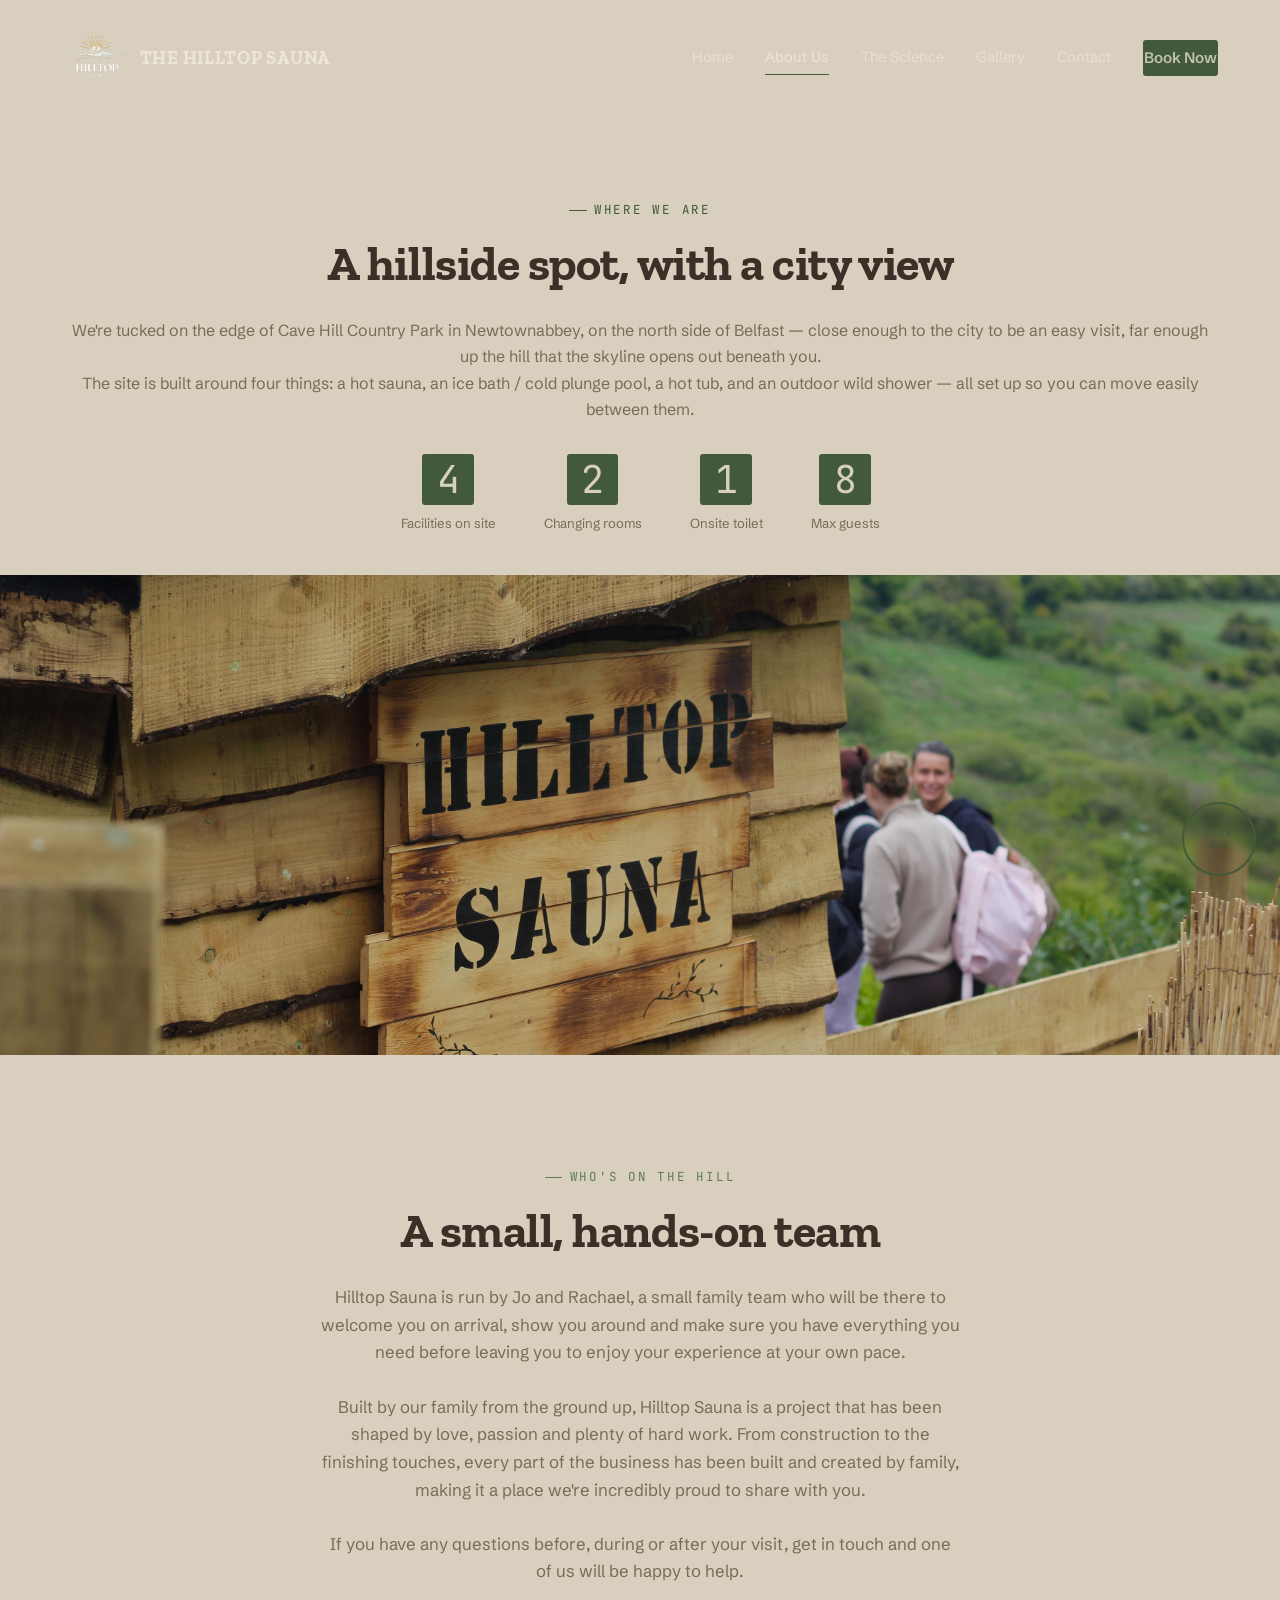
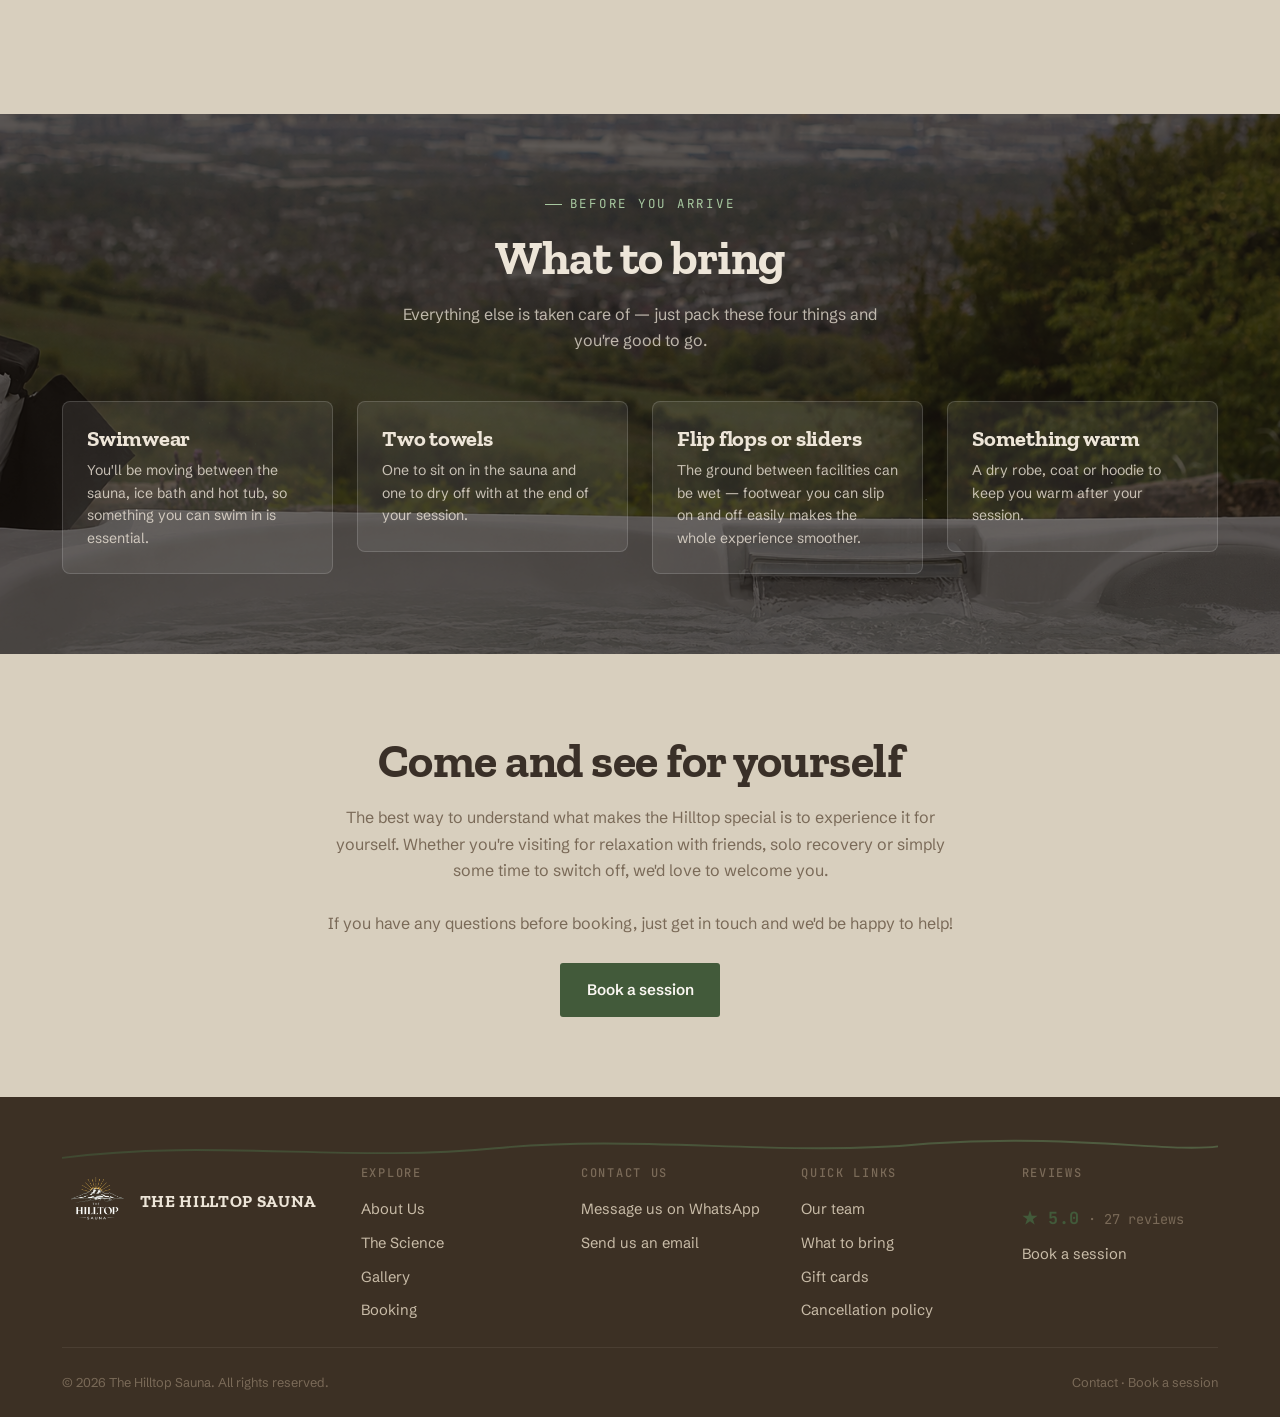
==== about.html @ bcfce5d3 "Add cancellation policy section to booking page and footer link" ====
<!DOCTYPE html>
<html lang="en">
<head>
  <meta charset="UTF-8">
  <meta name="viewport" content="width=device-width, initial-scale=1.0">
  <title>About — The Hilltop Sauna</title>
  <meta name="description" content="The Hilltop Sauna sits on the edge of Cavehill with landscape views over Belfast — a sauna, ice bath, hot tub and outdoor shower built around one simple idea: hot, cold, and the view in between.">
  <link rel="preconnect" href="https://fonts.googleapis.com">
  <link rel="preconnect" href="https://fonts.gstatic.com" crossorigin>
  <link href="https://fonts.googleapis.com/css2?family=Zilla+Slab:wght@500;600;700&family=Schibsted+Grotesk:wght@400;500;600;700&family=JetBrains+Mono:wght@400;500&display=swap" rel="stylesheet">
  <link rel="stylesheet" href="styles.css">
</head>
<body>

  <!-- ============ NAV ============ -->
  <header class="nav">
    <div class="nav__inner">
      <a href="index.html" class="nav__logo">
        <img src="website photos/logo-transparent.png" alt="The Hilltop Sauna" class="nav__logo-img">The Hilltop Sauna
      </a>
      <button class="nav__toggle" aria-label="Toggle menu" aria-expanded="false">
        <svg viewBox="0 0 24 24" fill="none" stroke="currentColor" stroke-width="1.5" stroke-linecap="round"><path d="M4 7h16M4 12h16M4 17h16"/></svg>
      </button>
      <nav class="nav__links">
        <a href="index.html">Home</a>
        <a href="about.html" aria-current="page">About Us</a>
        <a href="services.html">The Science</a>
        <a href="gallery.html">Gallery</a>
        <a href="contact.html">Contact</a>
        <span class="nav__cta"><a href="booking.html" class="btn btn--primary">Book Now</a></span>
      </nav>
    </div>
  </header>

  <main>

    <!-- ============ WHERE WE ARE ============ -->
    <section class="section section--char" style="padding-top: calc(var(--space-6) + 120px);">
      <div class="container">
        <span class="eyebrow" style="display:flex;justify-content:center;">Where we are</span>
        <h2 style="text-align:center;">A hillside spot, with a city view</h2>
        <br>
        <p style="text-align:center;">We're tucked on the edge of Cave Hill Country Park in Newtownabbey, on the north side of Belfast — close enough to the city to be an easy visit, far enough up the hill that the skyline opens out beneath you.</p>
        <p style="text-align:center;">The site is built around four things: a hot sauna, an ice bath / cold plunge pool, a hot tub, and an outdoor wild shower — all set up so you can move easily between them.</p>
        <div class="about-stats" style="justify-content:center;">
          <div class="about-stat" data-target="4" data-suffix="">
            <span class="about-stat__number"><span class="about-stat__count">0</span></span>
            <span class="about-stat__label">Facilities on site</span>
          </div>
          <div class="about-stat about-stat--delay1" data-target="2" data-suffix="">
            <span class="about-stat__number"><span class="about-stat__count">0</span></span>
            <span class="about-stat__label">Changing rooms</span>
          </div>
          <div class="about-stat about-stat--delay2" data-target="1" data-suffix="">
            <span class="about-stat__number"><span class="about-stat__count">0</span></span>
            <span class="about-stat__label">Onsite toilet</span>
          </div>
          <div class="about-stat about-stat--delay2" data-target="8" data-suffix="">
            <span class="about-stat__number"><span class="about-stat__count">0</span></span>
            <span class="about-stat__label">Max guests</span>
          </div>
        </div>
      </div>
      <img src="website photos/photo123.jpeg" alt="The Hilltop Sauna" style="width:100%;height:480px;object-fit:cover;display:block;margin-top:2.5rem;">
    </section>

    <!-- ============ WHO'S ON THE HILL ============ -->
    <section id="our-team" class="section section--char" style="padding-top:var(--space-3);">
      <div class="container">
        <div class="section__head section__head--center">
          <span class="eyebrow eyebrow--glacier">Who's on the hill</span>
          <h2>A small, hands-on team</h2>
          <br>
          <p>Hilltop Sauna is run by Jo and Rachael, a small family team who will be there to welcome you on arrival, show you around and make sure you have everything you need before leaving you to enjoy your experience at your own pace.</p>
          <br>
          <p>Built by our family from the ground up, Hilltop Sauna is a project that has been shaped by love, passion and plenty of hard work. From construction to the finishing touches, every part of the business has been built and created by family, making it a place we're incredibly proud to share with you.</p>
          <br>
          <p>If you have any questions before, during or after your visit, get in touch and one of us will be happy to help.</p>
        </div>
      </div>
    </section>

    <!-- ============ WHAT TO BRING ============ -->
    <section id="what-to-bring" class="bring-section" style="background-image:url('website photos/hottub.png');">
      <div class="container">
        <div class="bring-intro">
          <span class="eyebrow eyebrow--glacier">Before you arrive</span>
          <h2>What to bring</h2>
          <p>Everything else is taken care of — just pack these four things and you're good to go.</p>
        </div>
        <div class="bring-grid">
          <div class="bring-card bring-card--tilt-left" data-slide="left">
            <h3>Swimwear</h3>
            <p>You'll be moving between the sauna, ice bath and hot tub, so something you can swim in is essential.</p>
          </div>
          <div class="bring-card bring-card--tilt-right" data-slide="left">
            <h3>Two towels</h3>
            <p>One to sit on in the sauna and one to dry off with at the end of your session.</p>
          </div>
          <div class="bring-card bring-card--tilt-left" data-slide="right">
            <h3>Flip flops or sliders</h3>
            <p>The ground between facilities can be wet — footwear you can slip on and off easily makes the whole experience smoother.</p>
          </div>
          <div class="bring-card bring-card--tilt-right" data-slide="right">
            <h3>Something warm</h3>
            <p>A dry robe, coat or hoodie to keep you warm after your session.</p>
          </div>
        </div>
      </div>
    </section>

  </main>

  <!-- ============ CTA ============ -->
  <section class="section section--char" style="text-align:center;">
    <div class="container">
      <h2>Come and see for yourself</h2>
      <p style="margin-top:var(--space-2);text-align:center;margin-left:auto;margin-right:auto;max-width:640px;">The best way to understand what makes the Hilltop special is to experience it for yourself. Whether you're visiting for relaxation with friends, solo recovery or simply some time to switch off, we'd love to welcome you.</p>
      <br>
      <p style="text-align:center;margin-left:auto;margin-right:auto;max-width:640px;">If you have any questions before booking, just get in touch and we'd be happy to help!</p>
      <br>
      <a href="booking.html" class="btn btn--primary">Book a session</a>
    </div>
  </section>

  <!-- ============ FOOTER ============ -->
  <footer class="footer">
    <div class="container">

      <div class="ridge-divider">
        <svg viewBox="0 0 1200 40" preserveAspectRatio="none" aria-hidden="true">
          <defs>
            <linearGradient id="footerRidge" x1="0" y1="0" x2="1" y2="0">
              <stop offset="0" stop-color="#425A3A"/>
              <stop offset="1" stop-color="#5F7D55"/>
            </linearGradient>
          </defs>
          <path d="M0,30 C150,10 300,35 450,20 C600,5 750,30 900,15 C1050,5 1150,25 1200,18" fill="none" stroke="url(#footerRidge)" stroke-width="2" opacity="0.6"/>
        </svg>
      </div>

      <div class="footer__grid">
        <div>
          <div class="footer__brand">
            <img src="website photos/logo-transparent.png" alt="" class="nav__logo-img" aria-hidden="true">
            The Hilltop Sauna
          </div>
          
        </div>

        <div>
          <h4>Explore</h4>
          <div class="footer__links">
            <a href="about.html">About Us</a>
            <a href="services.html">The Science</a>
            <a href="gallery.html">Gallery</a>
            <a href="booking.html">Booking</a>
          </div>
        </div>

        <div>
          <h4>Contact us</h4>
          <div class="footer__links">
            
            <a href="https://wa.me/447923158869">Message us on WhatsApp</a>
            <a href="contact.html#message">Send us an email</a>
          </div>
        </div>

        <div>
          <h4>Quick links</h4>
          <div class="footer__links">
            <a href="about.html#our-team">Our team</a>
            <a href="about.html#what-to-bring">What to bring</a>
            <a href="https://app.acuityscheduling.com/catalog.php?owner=39554985" target="_blank" rel="noopener">Gift cards</a>
            <a href="booking.html#cancellation-policy">Cancellation policy</a>
          </div>
        </div>

        <div>
          <h4>Reviews</h4>
          <div class="footer__links">
            <span class="rating-badge"><strong>★ 5.0</strong> · 27 reviews</span>
            
            <a href="booking.html">Book a session</a>
          </div>
        </div>
      </div>

      <div class="footer__bottom">
        <span>© 2026 The Hilltop Sauna. All rights reserved.</span>
        <span><a href="contact.html">Contact</a> · <a href="booking.html">Book a session</a></span>
      </div>
    </div>
  </footer>

  <script src="script.js"></script>
  <a href="booking.html" class="float-book" aria-label="Book now">Book<br>Now</a>
</body>
</html>
---- styles.css ----
/* ===================================================================
   THE HILLTOP SAUNA — Design System
   Rustic Nordic: charred cedar, birch, ember & glacier.
   Signature device: the "ridge line" — an elevation profile that
   carries the site's hot-to-cold ritual from sauna peak to plunge pool.
   =================================================================== */

:root {
  /* ---- Color tokens ---- */
  --char: #D8CFBE;        /* stone — primary background */
  --char-2: #D0C7B6;       /* stone darker — secondary background */
  --cedar: #C8BEA8;        /* stone tile surface */
  --cedar-light: #B8AD98;  /* stone border / hover */
  --birch: #3A3028;        /* dark warm brown — primary text */
  --birch-dim: #7A6A58;    /* medium brown — secondary text */
  --ember: #425A3A;        /* earthy olive green — main accent */
  --ember-dim: #596644;    /* olive hover/active */
  --glacier: #5F7D55;      /* sage green — secondary accent */
  --glacier-dim: #7A8464;  /* sage hover/active */
  --moss: #A09070;         /* warm earth/tan — tertiary accent */
  --ink: #2C2018;          /* darkest brown — emphasis text */

  /* ---- Type ---- */
  --font-display: 'Zilla Slab', Georgia, serif;
  --font-body: 'Schibsted Grotesk', -apple-system, sans-serif;
  --font-mono: 'JetBrains Mono', monospace;

  /* ---- Spacing scale ---- */
  --space-1: 0.5rem;
  --space-2: 1rem;
  --space-3: 1.5rem;
  --space-4: 2rem;
  --space-5: 3rem;
  --space-6: 5rem;
  --space-7: 8rem;

  /* ---- Layout ---- */
  --max-width: 1220px;
  --radius: 3px;
  --radius-lg: 6px;
}

/* ---- Reset ---- */
* { margin: 0; padding: 0; box-sizing: border-box; }

html { scroll-behavior: smooth; }

@media (prefers-reduced-motion: reduce) {
  html { scroll-behavior: auto; }
  *, *::before, *::after {
    animation-duration: 0.01ms !important;
    animation-iteration-count: 1 !important;
    transition-duration: 0.01ms !important;
  }
}

body {
  font-family: var(--font-body);
  background: var(--char);
  color: var(--birch);
  line-height: 1.65;
  -webkit-font-smoothing: antialiased;
  font-size: 16px;
}

img, svg { max-width: 100%; display: block; }

a { color: inherit; text-decoration: none; }

ul { list-style: none; }

button { font-family: inherit; cursor: pointer; color: inherit; }

input, textarea, select { font-family: inherit; font-size: 1rem; }

:focus-visible {
  outline: 2px solid var(--ember);
  outline-offset: 3px;
}

h1, h2, h3, h4 {
  font-family: var(--font-display);
  font-weight: 700;
  line-height: 1.12;
  letter-spacing: -0.01em;
  color: var(--birch);
}

.section--light h1, .section--light h2, .section--light h3, .section--light h4 { color: var(--ink); }

h1 { font-size: clamp(2.6rem, 6vw, 4.6rem); }
h2 { font-size: clamp(2rem, 4vw, 3rem); }
h3 { font-size: clamp(1.25rem, 2.2vw, 1.6rem); }
h4 { font-size: 1.1rem; }

p { color: var(--birch-dim); }
.section--light p { color: #6B5E4F; }

.eyebrow {
  font-family: var(--font-mono);
  font-size: 0.78rem;
  letter-spacing: 0.22em;
  text-transform: uppercase;
  color: var(--ember);
  display: inline-flex;
  align-items: center;
  gap: 0.6em;
  margin-bottom: var(--space-2);
}

.eyebrow::before {
  content: '';
  display: inline-block;
  width: 1.4em;
  height: 1px;
  background: var(--ember);
}

.eyebrow--glacier { color: var(--glacier); }
.eyebrow--glacier::before { background: var(--glacier); }

/* ===================================================================
   LAYOUT
   =================================================================== */

.container {
  max-width: var(--max-width);
  margin: 0 auto;
  padding: 0 var(--space-4);
}

@media (max-width: 640px) {
  .container { padding: 0 var(--space-3); }
}

.section {
  padding: var(--space-6) 0;
}

@media (max-width: 768px) {
  .section { padding: var(--space-5) 0; }
}

.section--char { background: var(--char); }
.section--char-2 { background: var(--char-2); }
.section--cedar { background: var(--cedar); }
.section--light { background: #FAF7F2; color: var(--ink); }

.section__head {
  max-width: 640px;
  margin-bottom: var(--space-5);
}

.section__head--center {
  margin-left: auto;
  margin-right: auto;
  text-align: center;
}

.section__head p {
  font-size: 1.05rem;
}

/* ===================================================================
   NAVIGATION
   =================================================================== */

.nav {
  position: fixed;
  top: 0;
  left: 0;
  right: 0;
  z-index: 100;
  background: transparent;
  border-bottom: none;
  transition: background 0.3s ease;
}

.nav--scrolled,
.nav--menu-open {
  background: #425A3A;
}

.nav__inner {
  display: flex;
  align-items: center;
  justify-content: space-between;
  padding: var(--space-3) 0;
  max-width: var(--max-width);
  margin: 0 auto;
  padding-left: var(--space-4);
  padding-right: var(--space-4);
}

@media (max-width: 640px) {
  .nav__inner { padding-left: var(--space-3); padding-right: var(--space-3); }
}

.nav__logo {
  font-family: var(--font-display);
  font-weight: 700;
  font-size: 1.15rem;
  letter-spacing: 0.04em;
  text-transform: uppercase;
  display: flex;
  align-items: center;
  gap: 0.6rem;
  color: #EDE5D8;
}

.nav__logo svg { width: 28px; height: 28px; flex-shrink: 0; }

.nav__logo-img {
  height: 68px;
  width: auto;
  object-fit: contain;
  display: block;
}

.nav__links {
  display: flex;
  align-items: center;
  gap: var(--space-4);
  font-size: 0.92rem;
}

.nav__links a {
  color: rgba(237,229,216,0.75);
  transition: color 0.2s ease;
  padding: 0.25rem 0;
  border-bottom: 1px solid transparent;
}

.nav__links a:hover,
.nav__links a[aria-current="page"] {
  color: #EDE5D8;
  border-bottom-color: var(--ember);
}

.nav__cta {
  display: inline-flex;
}

.nav__toggle {
  display: none;
  background: none;
  border: 1px solid var(--cedar-light);
  border-radius: var(--radius);
  color: var(--birch);
  width: 42px;
  height: 38px;
  align-items: center;
  justify-content: center;
}

.nav__toggle svg { width: 20px; height: 20px; }

@media (max-width: 860px) {
  .nav__links {
    position: absolute;
    top: 100%;
    left: 0;
    right: 0;
    background: #425A3A;
    flex-direction: column;
    align-items: stretch;
    gap: 0;
    padding: var(--space-2) var(--space-3) var(--space-3);
    border-bottom: 1px solid rgba(237, 229, 216, 0.12);
    transform: translateY(-8px);
    opacity: 0;
    visibility: hidden;
    transition: opacity 0.2s ease, transform 0.2s ease, visibility 0.2s;
  }

  .nav__links.is-open {
    transform: translateY(0);
    opacity: 1;
    visibility: visible;
  }

  .nav__links a {
    padding: var(--space-2) 0;
    border-bottom: 1px solid rgba(237, 229, 216, 0.06);
  }

  .nav__links .nav__cta { margin-top: var(--space-2); padding: 0 var(--space-2) var(--space-2); }
  .nav__links .btn { width: 100%; justify-content: center; background: #EDE5D8; color: #2B241D; font-size: 1rem; padding: 0.9rem; }
  .nav__links .btn:hover { background: #D8CFBE; }

  .nav__toggle { display: flex; }
}

/* ===================================================================
   BUTTONS
   =================================================================== */

.btn {
  display: inline-flex;
  align-items: center;
  gap: 0.5rem;
  font-family: var(--font-body);
  font-weight: 600;
  font-size: 0.95rem;
  padding: 0.85rem 1.6rem;
  border-radius: var(--radius);
  border: 1px solid transparent;
  transition: background 0.2s ease, color 0.2s ease, border-color 0.2s ease, transform 0.15s ease;
  white-space: nowrap;
}

.btn:active { transform: translateY(1px); }

.btn--primary {
  background: var(--ember);
  color: #FAF7F2;
}
.btn--primary:hover { background: var(--ember-dim); }

.btn--ghost {
  border-color: var(--birch-dim);
  color: var(--birch);
}
.btn--ghost:hover { border-color: var(--birch); background: rgba(58,48,40,0.06); }

.btn--ghost-dark {
  border-color: var(--cedar-light);
  color: var(--ink);
}
.btn--ghost-dark:hover { border-color: var(--ink); background: rgba(43,36,29,0.05); }

.btn--ghost-light {
  border-color: rgba(237,229,216,0.6);
  color: #EDE5D8;
}
.btn--ghost-light:hover { border-color: #EDE5D8; background: rgba(237,229,216,0.1); }

.btn--glacier {
  background: var(--glacier);
  color: #FAF7F2;
}
.btn--glacier:hover { background: var(--glacier-dim); }

.btn--block { width: 100%; justify-content: center; }

/* ===================================================================
   RIDGE LINE — signature graphic device
   =================================================================== */

.ridge {
  display: block;
  width: 100%;
  height: auto;
}

.ridge-divider {
  position: relative;
  line-height: 0;
}

.ridge-divider svg { width: 100%; height: auto; display: block; }

/* ===================================================================
   PAGE HERO (non-home pages)
   =================================================================== */

.page-hero {
  padding: var(--space-6) 0 var(--space-3);
  padding-top: calc(var(--space-6) + 120px);
  background: var(--char);
  position: relative;
}

.page-hero__title { margin-bottom: var(--space-2); }

.page-hero p {
  max-width: 560px;
  font-size: 1.1rem;
}

/* ===================================================================
   HOME HERO
   =================================================================== */

.hero {
  position: relative;
  overflow: hidden;
}

.hero--photo {
  min-height: 100vh;
  display: flex;
  align-items: center;
  justify-content: center;
  background: #2C2018;
}

.hero__bg {
  position: absolute;
  inset: 0;
  background-size: cover;
  background-position: center;
  background-repeat: no-repeat;
}

.hero__overlay {
  position: absolute;
  inset: 0;
  background: linear-gradient(to bottom, rgba(20,14,8,0.42) 0%, rgba(20,14,8,0.68) 100%);
}

.hero__center {
  position: relative;
  z-index: 1;
  text-align: center;
  display: flex;
  flex-direction: column;
  align-items: center;
  padding: var(--space-7) 0;
  padding-top: calc(var(--space-7) + 120px);
}

.hero__logo {
  width: 180px;
  height: auto;
  object-fit: contain;
  margin-bottom: var(--space-3);
}

.hero__tagline {
  font-family: var(--font-mono);
  font-size: 0.78rem;
  letter-spacing: 0.22em;
  text-transform: uppercase;
  color: rgba(237,229,216,0.75);
  margin-bottom: var(--space-3);
  display: block;
}

.hero--photo .hero__title {
  color: #EDE5D8;
  max-width: 820px;
}

.hero--photo .hero__lede {
  color: rgba(237,229,216,0.82);
  max-width: 520px;
  font-size: 1.1rem;
  margin: var(--space-3) 0 var(--space-4);
}

.hero__inner {
  padding: var(--space-6) 0 0;
  display: grid;
  gap: var(--space-4);
}

.hero__eyebrow-row {
  display: flex;
  align-items: center;
  gap: var(--space-3);
  flex-wrap: wrap;
  margin-bottom: var(--space-3);
}

.hero__title {
  max-width: 820px;
}

.hero__title .accent { color: var(--ember); }
.hero__title .accent--glacier { color: var(--glacier); }

.hero__lede {
  max-width: 540px;
  font-size: 1.15rem;
  margin: var(--space-3) 0 var(--space-4);
}

.hero__actions {
  display: flex;
  gap: var(--space-2);
  flex-wrap: wrap;
  justify-content: center;
  margin-bottom: var(--space-6);
}

.hero__ridge-wrap {
  position: relative;
}

.hero__readout {
  position: absolute;
  font-family: var(--font-mono);
  font-size: 0.85rem;
  display: flex;
  flex-direction: column;
  gap: 0.2rem;
  padding: 0.6rem 0.9rem;
  border: 1px solid rgba(237,229,216,0.18);
  border-radius: var(--radius);
  background: rgba(27,24,21,0.6);
  backdrop-filter: blur(4px);
}

.hero__readout--peak {
  left: 6%;
  top: 4%;
  border-color: rgba(217,113,74,0.45);
}

.hero__readout--base {
  right: 6%;
  bottom: 22%;
  border-color: rgba(143,180,192,0.45);
  text-align: right;
}

/* Steam wisps drifting above the peak marker */
@keyframes steam-drift {
  0%, 100% { transform: translateY(0) scaleY(1); opacity: 0.45; }
  50% { transform: translateY(-6px) scaleY(1.08); opacity: 0.12; }
}

.steam {
  animation: steam-drift 4s ease-in-out infinite;
  transform-origin: bottom center;
}

.steam--2 { animation-delay: 1.3s; }
.steam--3 { animation-delay: 2.6s; }

.hero__readout .label {
  text-transform: uppercase;
  letter-spacing: 0.12em;
  font-size: 0.68rem;
  color: var(--birch-dim);
}

.hero__readout--peak .value { color: var(--ember); font-size: 1.3rem; }
.hero__readout--base .value { color: var(--glacier); font-size: 1.3rem; }

@media (max-width: 640px) {
  .hero__readout { font-size: 0.72rem; padding: 0.45rem 0.65rem; }
  .hero__readout--peak .value, .hero__readout--base .value { font-size: 1.05rem; }
}

/* ===================================================================
   THE RITUAL — three-step timeline along the ridge
   =================================================================== */

/* ===================================================================
   SESSIONS — dark two-card layout
   =================================================================== */

.sessions-dark {
  background: var(--char);
  padding: 3rem 0;
}

.sessions-dark__head {
  max-width: 580px;
  margin: 0 auto 2rem;
  text-align: center;
}

.sessions-dark__head h2 {
  color: var(--birch);
  margin-bottom: var(--space-2);
}

.sessions-dark__head p {
  color: var(--birch-dim);
  font-size: 1.05rem;
}

.eyebrow--ember { color: var(--ember); }
.eyebrow--ember::before { background: var(--ember); }

.sessions-grid {
  display: grid;
  grid-template-columns: 1fr 1fr;
  gap: var(--space-3);
  max-width: 900px;
  margin: 0 auto;
}

.sessions-grid--three {
  grid-template-columns: repeat(3, 1fr);
  max-width: 1100px;
}

.session-card {
  background: var(--char-2);
  border: 1.5px solid var(--ember);
  border-radius: 8px;
  padding: var(--space-5);
  display: flex;
  flex-direction: column;
  gap: var(--space-3);
  opacity: 0;
  transform: translateY(24px);
  transition: opacity 0.7s ease, transform 0.7s ease;
}

.session-card.is-visible {
  opacity: 1;
  transform: translateY(0);
}

.session-card--featured {
  transition-delay: 0.15s;
}

.session-card .btn {
  padding: 0.5rem 1.4rem;
  align-self: center;
  margin-top: auto;
}

.session-card__type {
  font-family: var(--font-mono);
  font-size: 0.72rem;
  font-weight: 700;
  letter-spacing: 0.18em;
  text-transform: uppercase;
  color: var(--ember);
}

.session-card h3 {
  font-size: clamp(1.6rem, 2.8vw, 2.1rem);
  color: var(--birch);
  line-height: 1.1;
  margin: 0;
}

.session-card p {
  color: var(--birch-dim);
  font-size: 0.97rem;
  line-height: 1.75;
  margin: 0;
}

.session-card__list {
  list-style: none;
  display: flex;
  flex-direction: column;
  gap: 0.5rem;
  flex: 1;
}

.session-card__list li {
  font-size: 0.92rem;
  color: var(--birch-dim);
  padding-left: 1.2em;
  position: relative;
}

.session-card__list li::before {
  content: '—';
  position: absolute;
  left: 0;
  color: var(--ember);
}

.btn--outline-light {
  display: inline-flex;
  align-items: center;
  justify-content: center;
  font-family: var(--font-body);
  font-weight: 600;
  font-size: 0.95rem;
  padding: 0.85rem 1.6rem;
  border: 1px solid rgba(237, 229, 216, 0.3);
  border-radius: var(--radius);
  color: #EDE5D8;
  transition: border-color 0.2s, background 0.2s;
  text-align: center;
}

.btn--outline-light:hover {
  border-color: #EDE5D8;
  background: rgba(237, 229, 216, 0.06);
}

@media (max-width: 860px) {
  .sessions-grid--three { grid-template-columns: 1fr 1fr; }
}

@media (max-width: 560px) {
  .sessions-grid, .sessions-grid--three { grid-template-columns: 1fr; }
}

/* ===================================================================
   CARDS — services / offerings
   =================================================================== */

.cards-grid {
  display: grid;
  grid-template-columns: repeat(3, 1fr);
  gap: var(--space-3);
}

@media (max-width: 900px) {
  .cards-grid { grid-template-columns: repeat(2, 1fr); }
}

@media (max-width: 640px) {
  .cards-grid { grid-template-columns: 1fr; }
}

.card {
  background: var(--char);
  border: 1px solid var(--cedar-light);
  border-radius: var(--radius-lg);
  padding: var(--space-4);
  display: flex;
  flex-direction: column;
  gap: var(--space-2);
  transition: transform 0.25s ease, border-color 0.25s ease;
}

.card:hover {
  transform: translateY(-4px);
  border-color: var(--ember);
}

.card__icon {
  width: 2.4rem;
  height: 2.4rem;
  color: var(--ember);
  margin-bottom: var(--space-1);
}

.card__icon--glacier { color: var(--glacier); }

.card h3 { margin-bottom: 0; }

.card p { font-size: 0.95rem; margin-bottom: var(--space-1); }

.card__link {
  font-family: var(--font-mono);
  font-size: 0.8rem;
  letter-spacing: 0.08em;
  text-transform: uppercase;
  color: var(--birch);
  margin-top: auto;
  display: inline-flex;
  align-items: center;
  gap: 0.4rem;
}

.card__link svg { width: 14px; height: 14px; }

/* ===================================================================
   PRICING
   =================================================================== */

.pricing-grid {
  display: grid;
  grid-template-columns: repeat(3, 1fr);
  gap: var(--space-3);
  align-items: stretch;
}

@media (max-width: 900px) {
  .pricing-grid { grid-template-columns: 1fr; max-width: 480px; margin: 0 auto; }
}

.pricing-card {
  background: var(--char-2);
  border: 1px solid var(--cedar-light);
  border-radius: var(--radius-lg);
  padding: var(--space-4);
  display: flex;
  flex-direction: column;
  gap: var(--space-2);
}

.pricing-card--featured {
  border-color: var(--ember);
  background: linear-gradient(165deg, var(--cedar) 0%, var(--char-2) 100%);
  position: relative;
}

.pricing-card--featured::after {
  content: 'MOST BOOKED';
  position: absolute;
  top: var(--space-3);
  right: var(--space-3);
  font-family: var(--font-mono);
  font-size: 0.65rem;
  letter-spacing: 0.14em;
  color: var(--ember);
  border: 1px solid var(--ember);
  padding: 0.25rem 0.5rem;
  border-radius: var(--radius);
}

.pricing-card__name { font-size: 1.05rem; }

.pricing-card__price {
  font-family: var(--font-mono);
  font-size: 2.2rem;
  color: var(--birch);
  display: flex;
  align-items: baseline;
  gap: 0.4rem;
}

.pricing-card__price span {
  font-size: 0.9rem;
  color: var(--birch-dim);
  font-family: var(--font-body);
}

.pricing-card__desc { font-size: 0.92rem; flex-grow: 1; }

.pricing-card ul {
  display: flex;
  flex-direction: column;
  gap: 0.5rem;
  font-size: 0.9rem;
  color: var(--birch-dim);
  margin: var(--space-1) 0;
}

.pricing-card ul li {
  display: flex;
  gap: 0.6rem;
  align-items: flex-start;
}

.pricing-card ul li svg {
  width: 16px;
  height: 16px;
  flex-shrink: 0;
  margin-top: 0.2rem;
  color: var(--ember);
}

.pricing-card--featured ul li svg,
.pricing-card--cold ul li svg { color: var(--glacier); }

.pricing-note {
  margin-top: var(--space-4);
  font-size: 0.9rem;
  color: var(--birch-dim);
  text-align: center;
}

/* Generic check list (services page feature lists) */
.check-list {
  display: flex;
  flex-direction: column;
  gap: 0.6rem;
  font-size: 0.95rem;
  margin: var(--space-2) 0;
}

.check-list li {
  display: flex;
  gap: 0.6rem;
  align-items: flex-start;
}

.check-list li svg {
  width: 18px;
  height: 18px;
  flex-shrink: 0;
  margin-top: 0.15rem;
  color: var(--ember);
}

.check-list--glacier li svg { color: var(--glacier); }

/* ===================================================================
   TESTIMONIALS
   =================================================================== */

.rating-badge {
  display: inline-flex;
  align-items: baseline;
  gap: 0.5rem;
  font-family: var(--font-mono);
  font-size: 0.85rem;
  color: var(--birch-dim);
  margin-top: var(--space-1);
}

.rating-badge strong {
  color: var(--ember);
  font-size: 1.05rem;
  letter-spacing: 0.04em;
}

.rating-badge a { color: var(--birch-dim); text-decoration: underline; }
.rating-badge a:hover { color: var(--birch); }

.testimonials-carousel {
  max-width: 780px;
  margin: 0 auto;
  text-align: center;
}

.testimonials-track {
  position: relative;
  overflow: hidden;
  padding: var(--space-4) 0;
}

.testimonials-track::before {
  content: '\201C';
  display: block;
  font-family: var(--font-display);
  font-size: 7rem;
  line-height: 0.6;
  color: var(--ember);
  opacity: 0.25;
  margin-bottom: var(--space-2);
}

.testimonial--featured {
  display: none;
  animation: tFadeIn 0.6s ease;
}

.testimonial--featured.is-active {
  display: block;
}

@keyframes tFadeIn {
  from { opacity: 0; transform: translateY(12px); }
  to   { opacity: 1; transform: translateY(0); }
}

.testimonial--featured p {
  font-family: var(--font-display);
  font-size: clamp(1.3rem, 3vw, 1.9rem);
  color: var(--birch);
  font-weight: 500;
  line-height: 1.5;
  margin-bottom: var(--space-3);
}

.testimonial--featured cite {
  font-family: var(--font-mono);
  font-size: 0.78rem;
  letter-spacing: 0.14em;
  text-transform: uppercase;
  color: var(--ember);
  font-style: normal;
}

.testimonials-controls {
  display: flex;
  align-items: center;
  justify-content: center;
  gap: var(--space-3);
  margin-top: var(--space-4);
}

.t-prev, .t-next {
  background: none;
  border: 1px solid var(--cedar-light);
  border-radius: 50%;
  width: 38px;
  height: 38px;
  display: flex;
  align-items: center;
  justify-content: center;
  cursor: pointer;
  color: var(--birch-dim);
  font-size: 1rem;
  transition: border-color 0.2s, color 0.2s;
}

.t-prev:hover, .t-next:hover {
  border-color: var(--ember);
  color: var(--ember);
}

.t-dots {
  display: flex;
  gap: 6px;
}

.t-dot {
  width: 7px;
  height: 7px;
  border-radius: 50%;
  background: var(--cedar-light);
  transition: background 0.3s;
  cursor: pointer;
}

.t-dot.is-active {
  background: var(--ember);
}

/* ===================================================================
   GALLERY
   =================================================================== */

.gallery-grid {
  display: grid;
  grid-template-columns: repeat(3, 1fr);
  gap: var(--space-2);
}

@media (max-width: 760px) {
  .gallery-grid { grid-template-columns: repeat(2, 1fr); }
}
@media (max-width: 480px) {
  .gallery-grid { grid-template-columns: 1fr; }
}

.gallery__item,
.gallery-preview__item {
  position: relative;
  aspect-ratio: 4 / 3;
  border-radius: var(--radius);
  overflow: hidden;
  border: none;
  padding: 0;
  background: var(--cedar);
  display: block;
  width: 100%;
  text-align: left;
  cursor: pointer;
  transition: transform 0.25s ease;
}

.gallery__item:hover,
.gallery-preview__item:hover { transform: translateY(-3px); }

.gallery__item--tall { aspect-ratio: 4 / 5; }

.gallery__item img,
.gallery__item .ph,
.gallery-preview__item img,
.gallery-preview__item .ph {
  width: 100%;
  height: 100%;
  object-fit: cover;
}

.gallery__item .ph,
.gallery-preview__item .ph {
  display: flex;
  align-items: flex-end;
  padding: var(--space-2);
}

.gallery__caption {
  font-family: var(--font-mono);
  font-size: 0.75rem;
  color: var(--birch);
  text-align: left;
  letter-spacing: 0.04em;
  text-shadow: 0 1px 6px rgba(0,0,0,0.5);
}

.gallery__item > .gallery__caption,
.gallery-preview__item > .gallery__caption {
  position: absolute;
  bottom: 0;
  left: 0;
  right: 0;
  padding: var(--space-2);
  background: linear-gradient(to top, rgba(0,0,0,0.55) 0%, transparent 100%);
}

.lightbox__media img {
  width: 100%;
  height: 100%;
  object-fit: contain;
}

/* Generated placeholder textures for gallery tiles */
.ph--1 { background: linear-gradient(135deg, #5A4030 0%, #2E2319 100%); }
.ph--2 { background: linear-gradient(135deg, #3E5A63 0%, #1B2D32 100%); }
.ph--3 { background: linear-gradient(135deg, #6E5239 0%, #3A2A1C 100%); }
.ph--4 { background: linear-gradient(135deg, #8FB4C0 0%, #3E5A63 100%); }
.ph--5 { background: linear-gradient(135deg, #7E8A6C 0%, #3A3F2E 100%); }
.ph--6 { background: linear-gradient(135deg, #D9714A 0%, #4A3526 100%); }
.ph--7 { background: linear-gradient(135deg, #2E2319 0%, #6E96A3 100%); }
.ph--8 { background: linear-gradient(135deg, #4A3526 0%, #5F7D55 100%); }
.ph--9 { background: linear-gradient(135deg, #1B2D32 0%, #D9714A 100%); }

/* Lightbox */
.lightbox {
  position: fixed;
  inset: 0;
  background: rgba(27, 24, 21, 0.92);
  display: none;
  align-items: center;
  justify-content: center;
  z-index: 1000;
  padding: var(--space-4);
}

.lightbox.is-open { display: flex; }

.lightbox__panel {
  max-width: 640px;
  width: 100%;
  background: var(--cedar);
  border-radius: var(--radius-lg);
  overflow: hidden;
  border: 1px solid var(--cedar-light);
}

.lightbox__media {
  aspect-ratio: 4/3;
  width: 100%;
}

.lightbox__body {
  padding: var(--space-3);
  display: flex;
  justify-content: space-between;
  align-items: center;
  gap: var(--space-2);
}

.lightbox__caption {
  font-family: var(--font-mono);
  font-size: 0.85rem;
  color: var(--birch);
}

.lightbox__close {
  background: none;
  border: 1px solid var(--cedar-light);
  color: var(--birch);
  width: 36px;
  height: 36px;
  border-radius: var(--radius);
  display: flex;
  align-items: center;
  justify-content: center;
  flex-shrink: 0;
}

.lightbox__close svg { width: 16px; height: 16px; }

.gallery-note {
  margin-top: var(--space-4);
  font-size: 0.88rem;
  color: var(--birch-dim);
}

/* Gallery carousel */
.gallery-strip-section {
  background: var(--char);
  padding: var(--space-6) 0;
}

.gallery-carousel {
  position: relative;
  margin-top: var(--space-4);
}

.gallery-carousel__track {
  display: flex;
  overflow-x: auto;
  scroll-snap-type: x mandatory;
  scroll-behavior: smooth;
  scrollbar-width: none;
  gap: 3px;
}

.gallery-carousel__track::-webkit-scrollbar { display: none; }

.gallery-carousel__item {
  flex: 0 0 calc(33.333% - 2px);
  aspect-ratio: 2 / 3;
  overflow: hidden;
  scroll-snap-align: start;
}

.gallery-carousel__item img {
  width: 100%;
  height: 100%;
  object-fit: cover;
  transition: transform 0.5s ease;
  display: block;
}

.gallery-carousel__item:hover img { transform: scale(1.04); }

.gallery-carousel__btn {
  position: absolute;
  top: 50%;
  transform: translateY(-50%);
  width: 48px;
  height: 48px;
  border-radius: 50%;
  background: rgba(237,229,216,0.92);
  border: none;
  cursor: pointer;
  display: flex;
  align-items: center;
  justify-content: center;
  z-index: 10;
  transition: background 0.2s, transform 0.2s;
  box-shadow: 0 2px 12px rgba(0,0,0,0.18);
}

.gallery-carousel__btn:hover {
  background: #EDE5D8;
  transform: translateY(-50%) scale(1.08);
}

.gallery-carousel__btn svg { width: 20px; height: 20px; color: var(--birch); }

.gallery-carousel__btn--prev { left: 1rem; }
.gallery-carousel__btn--next { right: 1rem; }

@media (max-width: 600px) {
  .gallery-carousel__item { flex: 0 0 100%; }
  .gallery-carousel__btn { width: 38px; height: 38px; }
}

/* Gift voucher banner */
.gift-banner {
  background: var(--ember);
  padding: 0.85rem var(--space-4);
  display: flex;
  align-items: center;
  justify-content: center;
  gap: 0.5rem;
  flex-wrap: wrap;
}

.gift-banner__text {
  font-family: var(--font-mono);
  font-size: 0.8rem;
  letter-spacing: 0.08em;
  color: rgba(237,229,216,0.85);
}

.gift-banner__link {
  font-family: var(--font-mono);
  font-size: 0.8rem;
  letter-spacing: 0.08em;
  color: #EDE5D8;
  font-weight: 600;
  text-decoration: underline;
  text-underline-offset: 3px;
  transition: opacity 0.2s;
}

.gift-banner__link:hover { opacity: 0.75; }

/* Green CTA band */
.section--green-cta {
  background: #425A3A;
}

.section--green-cta h2,
.section--green-cta h3 { color: #EDE5D8; }

.section--green-cta p { color: rgba(237,229,216,0.75); }

.section--green-cta .eyebrow {
  color: rgba(237,229,216,0.6);
}

.section--green-cta .eyebrow::before {
  background: rgba(237,229,216,0.6);
}

/* ===================================================================
   FORMS — booking & contact
   =================================================================== */

.acuity-embed {
  background: var(--birch);
  border: 1px solid var(--cedar-light);
  border-radius: var(--radius-lg);
  padding: var(--space-3);
  overflow: hidden;
}

.acuity-embed iframe {
  display: block;
  width: 100%;
  min-height: 800px;
  border: 0;
}

.booking-note {
  display: flex;
  gap: var(--space-2);
  align-items: flex-start;
  background: var(--cedar);
  border: 1px solid var(--cedar-light);
  border-radius: var(--radius);
  padding: var(--space-3);
  margin-bottom: var(--space-4);
}

.booking-note svg {
  width: 22px;
  height: 22px;
  flex-shrink: 0;
  color: var(--ember);
  margin-top: 0.1rem;
}

.booking-note p { margin-bottom: 0; font-size: 0.92rem; }

.form-grid {
  display: grid;
  grid-template-columns: 1.1fr 0.9fr;
  gap: var(--space-5);
  align-items: start;
}

@media (max-width: 900px) {
  .form-grid { grid-template-columns: 1fr; gap: var(--space-5); }
}

.field {
  margin-bottom: var(--space-3);
}

.field label {
  display: block;
  font-family: var(--font-mono);
  font-size: 0.78rem;
  letter-spacing: 0.1em;
  text-transform: uppercase;
  color: var(--birch-dim);
  margin-bottom: 0.5rem;
}

.section--light .field label { color: #8A7B68; }

.field input,
.field select,
.field textarea {
  width: 100%;
  background: var(--char-2);
  border: 1px solid var(--cedar-light);
  border-radius: var(--radius);
  padding: 0.8rem 0.9rem;
  color: var(--birch);
}

.section--light .field input,
.section--light .field select,
.section--light .field textarea {
  background: #fff;
  border-color: #D9CDBC;
  color: var(--ink);
}

.field input:focus,
.field select:focus,
.field textarea:focus {
  outline: 2px solid var(--ember);
  outline-offset: 1px;
}

.field-row {
  display: grid;
  grid-template-columns: 1fr 1fr;
  gap: var(--space-2);
}

@media (max-width: 480px) {
  .field-row { grid-template-columns: 1fr; }
}

/* Session type picker */
.option-grid {
  display: grid;
  grid-template-columns: repeat(3, 1fr);
  gap: var(--space-2);
}

@media (max-width: 600px) {
  .option-grid { grid-template-columns: 1fr; }
}

.option-card {
  background: var(--char-2);
  border: 1px solid var(--cedar-light);
  border-radius: var(--radius);
  padding: var(--space-2);
  cursor: pointer;
  text-align: left;
  transition: border-color 0.2s ease, background 0.2s ease;
}

.option-card:hover { border-color: var(--ember); }

.option-card.is-selected {
  border-color: var(--ember);
  background: rgba(217, 113, 74, 0.1);
}

.option-card__name { font-weight: 600; font-size: 0.95rem; margin-bottom: 0.2rem; }
.option-card__meta {
  font-family: var(--font-mono);
  font-size: 0.78rem;
  color: var(--birch-dim);
}

/* Calendar */
.calendar {
  background: var(--char-2);
  border: 1px solid var(--cedar-light);
  border-radius: var(--radius);
  padding: var(--space-3);
}

.calendar__head {
  display: flex;
  align-items: center;
  justify-content: space-between;
  margin-bottom: var(--space-2);
}

.calendar__head button {
  background: none;
  border: 1px solid var(--cedar-light);
  color: var(--birch);
  width: 32px;
  height: 32px;
  border-radius: var(--radius);
  display: flex;
  align-items: center;
  justify-content: center;
}

.calendar__head button svg { width: 14px; height: 14px; }

.calendar__month {
  font-family: var(--font-mono);
  font-size: 0.85rem;
  letter-spacing: 0.08em;
  text-transform: uppercase;
}

.calendar__grid {
  display: grid;
  grid-template-columns: repeat(7, 1fr);
  gap: 4px;
  text-align: center;
}

.calendar__dow {
  font-family: var(--font-mono);
  font-size: 0.68rem;
  color: var(--birch-dim);
  padding-bottom: 0.4rem;
  text-transform: uppercase;
}

.calendar__day {
  aspect-ratio: 1;
  display: flex;
  align-items: center;
  justify-content: center;
  border-radius: var(--radius);
  font-size: 0.85rem;
  border: 1px solid transparent;
  background: none;
  color: var(--birch);
}

.calendar__day:disabled {
  color: var(--cedar-light);
  cursor: default;
}

.calendar__day:not(:disabled):hover {
  border-color: var(--ember);
}

.calendar__day.is-selected {
  background: var(--ember);
  color: var(--char);
  font-weight: 600;
}

.calendar__day--empty { visibility: hidden; }

.time-slots {
  display: grid;
  grid-template-columns: repeat(3, 1fr);
  gap: 0.5rem;
  margin-top: var(--space-3);
}

@media (max-width: 420px) {
  .time-slots { grid-template-columns: repeat(2, 1fr); }
}

.time-slot {
  background: var(--char-2);
  border: 1px solid var(--cedar-light);
  color: var(--birch);
  border-radius: var(--radius);
  padding: 0.6rem;
  font-family: var(--font-mono);
  font-size: 0.85rem;
  text-align: center;
}

.time-slot:hover { border-color: var(--ember); }

.time-slot.is-selected {
  background: var(--ember);
  color: var(--char);
  border-color: var(--ember);
}

.time-slot:disabled {
  opacity: 0.35;
  cursor: not-allowed;
}

/* Booking summary side panel */
.summary {
  background: var(--cedar);
  border: 1px solid var(--cedar-light);
  border-radius: var(--radius-lg);
  padding: var(--space-4);
  position: sticky;
  top: 100px;
}

.summary h3 { margin-bottom: var(--space-2); }

.summary__row {
  display: flex;
  justify-content: space-between;
  font-size: 0.92rem;
  padding: 0.6rem 0;
  border-bottom: 1px solid rgba(237,229,216,0.08);
}

.summary__row:last-of-type { border-bottom: none; }

.summary__row .label { color: var(--birch-dim); }
.summary__row .value { font-family: var(--font-mono); }

.summary__total {
  display: flex;
  justify-content: space-between;
  align-items: baseline;
  margin: var(--space-3) 0;
  font-family: var(--font-mono);
  font-size: 1.6rem;
}

.summary__total .label {
  font-family: var(--font-body);
  font-size: 0.95rem;
  color: var(--birch-dim);
}

.form-success {
  display: none;
  background: rgba(143, 180, 192, 0.1);
  border: 1px solid var(--glacier);
  border-radius: var(--radius);
  padding: var(--space-3);
  margin-top: var(--space-3);
}

.form-success.is-visible { display: block; }

.form-success h4 { color: var(--glacier); margin-bottom: 0.4rem; }
.form-success p { font-size: 0.9rem; }

/* ===================================================================
   CONTACT / LOCATION
   =================================================================== */

.contact-grid {
  display: grid;
  grid-template-columns: 1fr 1fr;
  gap: var(--space-5);
}

@media (max-width: 860px) {
  .contact-grid { grid-template-columns: 1fr; }
}

.hours-table {
  width: 100%;
  border-collapse: collapse;
  margin: var(--space-3) 0 var(--space-4);
  font-size: 0.95rem;
}

.hours-table td {
  padding: 0.6rem 0;
  border-bottom: 1px solid rgba(237,229,216,0.08);
}

.section--light .hours-table td { border-bottom-color: #E2D8C9; }

.hours-table td:last-child {
  text-align: right;
  font-family: var(--font-mono);
  color: var(--birch);
}

.section--light .hours-table td:last-child { color: var(--ink); }

.info-list {
  display: flex;
  flex-direction: column;
  gap: var(--space-2);
  margin-bottom: var(--space-4);
}

.info-list__item {
  display: flex;
  gap: var(--space-2);
  align-items: flex-start;
}

.info-list__item svg {
  width: 20px;
  height: 20px;
  color: var(--ember);
  flex-shrink: 0;
  margin-top: 0.2rem;
}

.info-list__item strong { display: block; font-size: 0.95rem; }
.info-list__item span { font-size: 0.9rem; color: var(--birch-dim); }
.section--light .info-list__item span { color: #8A7B68; }

.map-frame {
  border: 1px solid var(--cedar-light);
  border-radius: var(--radius-lg);
  overflow: hidden;
  aspect-ratio: 4/3;
  background: var(--cedar);
}

.map-frame iframe {
  width: 100%;
  height: 100%;
  border: 0;
  filter: sepia(15%) saturate(85%);
}

/* ===================================================================
   FOOTER
   =================================================================== */

.footer {
  background: #3C3024;
  padding-top: var(--space-4);
  color: #C9BCA8;
}

.footer-cta {
  text-align: center;
  padding: var(--space-3) 0 var(--space-2);
}

.footer-cta h2 {
  color: #EDE5D8;
  font-size: clamp(1.8rem, 4vw, 2.8rem);
  margin-bottom: var(--space-3);
}


.footer h4 { color: #A09080; }
.footer__brand { color: #EDE5D8; }
.footer p { color: #C9BCA8; }
.footer__bottom { border-top-color: rgba(237,229,216,0.1); color: #A09080; }

.footer__grid {
  display: grid;
  grid-template-columns: 1.4fr 1fr 1fr 1fr 1fr;
  gap: var(--space-3);
  padding-bottom: var(--space-3);
}

@media (max-width: 760px) {
  .footer__grid { grid-template-columns: 1fr 1fr; }
}
@media (max-width: 480px) {
  .footer__grid { grid-template-columns: 1fr; }
}

.footer__brand {
  display: flex;
  align-items: center;
  gap: 0.6rem;
  font-family: var(--font-display);
  font-weight: 700;
  text-transform: uppercase;
  letter-spacing: 0.04em;
  font-size: 1.05rem;
  margin-bottom: var(--space-2);
}

.footer__brand svg { width: 26px; height: 26px; }

.footer p { font-size: 0.92rem; max-width: 320px; }

.footer h4 {
  font-family: var(--font-mono);
  font-size: 0.75rem;
  letter-spacing: 0.14em;
  text-transform: uppercase;
  color: var(--birch-dim);
  font-weight: 500;
  margin-bottom: var(--space-2);
}

.footer__links {
  display: flex;
  flex-direction: column;
  gap: 0.6rem;
  font-size: 0.92rem;
}

.footer__links a:hover { color: var(--ember); }

.footer__bottom {
  border-top: 1px solid rgba(237,229,216,0.08);
  padding: var(--space-3) 0;
  display: flex;
  justify-content: space-between;
  align-items: center;
  font-size: 0.8rem;
  color: var(--birch-dim);
  flex-wrap: wrap;
  gap: var(--space-2);
}

.footer__bottom a:hover { color: var(--ember); }

/* ===================================================================
   MISC
   =================================================================== */

.split {
  display: grid;
  grid-template-columns: 1fr 1fr;
  gap: var(--space-5);
  align-items: center;
}

@media (max-width: 860px) {
  .split { grid-template-columns: 1fr; }
}

.split--reverse .split__media { order: -1; }

@media (min-width: 861px) {
  .split--reverse .split__media { order: 2; }
}

.split__media {
  aspect-ratio: 4/3;
  border-radius: var(--radius-lg);
  overflow: hidden;
  border: 1px solid var(--cedar-light);
}

.tag-row {
  display: flex;
  gap: 0.6rem;
  flex-wrap: wrap;
  margin: var(--space-2) 0 var(--space-3);
}

.tag {
  font-family: var(--font-mono);
  font-size: 0.75rem;
  letter-spacing: 0.06em;
  text-transform: uppercase;
  border: 1px solid var(--cedar-light);
  color: var(--birch-dim);
  padding: 0.3rem 0.7rem;
  border-radius: 999px;
}

.section--light .tag { border-color: #E2D8C9; color: #8A7B68; }

.stat-row {
  display: flex;
  gap: var(--space-5);
  margin-top: var(--space-3);
  flex-wrap: wrap;
}

.stat-row .stat-num {
  font-family: var(--font-mono);
  font-size: 1.8rem;
  color: var(--ember);
  display: block;
}

.stat-row .stat-label {
  font-size: 0.82rem;
  color: var(--birch-dim);
}

/* ── What to bring ───────────────────────────────────────────────────── */
.bring-section {
  background: var(--ember);
  background-size: cover;
  background-position: center;
  position: relative;
  padding: var(--space-6) 0;
  overflow: hidden;
}

.bring-section::before {
  content: '';
  position: absolute;
  inset: 0;
  background: rgba(20,15,10,0.65);
}

.bring-intro {
  text-align: center;
  margin-bottom: var(--space-5);
  position: relative;
  z-index: 1;
}

.bring-grid {
  position: relative;
  z-index: 1;
}

.bring-intro h2 {
  color: #EDE5D8;
  margin-bottom: var(--space-2);
}

.bring-intro p {
  color: rgba(237,229,216,0.75);
  max-width: 480px;
  margin: 0 auto;
}

.bring-intro .eyebrow {
  color: #A8C8A0;
  display: flex;
  justify-content: center;
}

.bring-intro .eyebrow::before { background: #A8C8A0; }

.bring-grid {
  display: grid;
  grid-template-columns: repeat(4, 1fr);
  gap: var(--space-3);
  align-items: start;
}

.bring-card {
  background: rgba(255,255,255,0.08);
  border: 1px solid rgba(255,255,255,0.15);
  border-radius: 8px;
  padding: var(--space-3);
  opacity: 0;
  transition: opacity 0.6s ease, transform 0.6s ease;
  position: relative;
  z-index: 1;
}

.bring-card.is-visible { opacity: 1; transform: none !important; }

.bring-card--tilt-left  { transform: translateY(40px) rotate(-1.5deg); }
.bring-card--tilt-right { transform: translateY(40px) rotate(1.5deg); }

.bring-card__icon {
  width: 56px;
  height: 56px;
  margin-bottom: var(--space-2);
}

.bring-card__icon svg { width: 100%; height: 100%; }

.bring-card__num {
  font-family: var(--font-mono);
  font-size: 0.7rem;
  letter-spacing: 0.15em;
  color: rgba(237,229,216,0.4);
  margin-bottom: 0.4rem;
}

.bring-card h3 {
  color: #EDE5D8;
  font-size: 1.4rem;
  margin-bottom: 0.5rem;
}

.bring-card p {
  color: rgba(237,229,216,0.8);
  font-size: 0.88rem;
  line-height: 1.6;
  max-width: none;
}

@media (max-width: 768px) {
  .bring-grid { grid-template-columns: 1fr 1fr; }
}

@media (max-width: 480px) {
  .bring-grid { grid-template-columns: 1fr; }
  .bring-card--tilt-left, .bring-card--tilt-right { transform: translateY(40px); }
}

/* ── About page stats ─────────────────────────────────────────────────── */
.about-stats {
  display: flex;
  gap: var(--space-5);
  margin-top: var(--space-4);
  flex-wrap: wrap;
}

.about-stat {
  opacity: 0;
  transform: translateY(24px);
  transition: opacity 0.6s ease, transform 0.6s ease;
  display: flex;
  flex-direction: column;
  align-items: center;
}

.about-stat--delay1 { transition-delay: 0.15s; }
.about-stat--delay2 { transition-delay: 0.3s; }

.about-stat.is-visible {
  opacity: 1;
  transform: translateY(0);
}

.about-stat__number {
  font-family: var(--font-mono);
  font-size: 2.4rem;
  color: var(--char);
  display: inline-block;
  line-height: 1;
  margin-bottom: 0.5rem;
  background: var(--ember);
  padding: 0.4rem 0.9rem;
  border-radius: var(--radius);
}

.about-stat__label {
  font-size: 0.82rem;
  color: var(--birch-dim);
}

.cta-band {
  text-align: center;
}

.cta-band h2 { margin-bottom: var(--space-2); }

.cta-band p {
  max-width: 480px;
  margin: 0 auto var(--space-4);
}

.cta-band .hero__actions { justify-content: center; margin-bottom: 0; }

/* ============ FACILITIES ACCORDION ============ */
/* ===================================================================
   FACILITIES SCROLL STORY
   =================================================================== */

.fac-story {
  position: relative;
}

.fac-story__slide {
  position: relative;
  min-height: 100vh;
  display: flex;
  align-items: center;
  overflow: hidden;
}

.fac-story__bg {
  position: absolute;
  inset: 0;
  background-size: cover;
  background-position: center;
  transform: scale(1.08);
  transition: transform 1.4s cubic-bezier(0.25, 0.46, 0.45, 0.94);
}

.fac-story__slide.is-visible .fac-story__bg {
  transform: scale(1);
}

.fac-story__overlay {
  position: absolute;
  inset: 0;
  background: linear-gradient(to right,
    rgba(15, 10, 5, 0.82) 0%,
    rgba(15, 10, 5, 0.55) 45%,
    rgba(15, 10, 5, 0.1) 100%);
}

.fac-story__overlay--right {
  background: linear-gradient(to left,
    rgba(15, 10, 5, 0.82) 0%,
    rgba(15, 10, 5, 0.55) 45%,
    rgba(15, 10, 5, 0.1) 100%);
}

.fac-story__content {
  position: relative;
  z-index: 1;
  width: 100%;
  max-width: var(--max-width);
  margin: 0 auto;
  padding: 0 var(--space-4);
  display: flex;
}

.fac-story__slide--right .fac-story__content {
  justify-content: flex-end;
}

.fac-story__card {
  max-width: 480px;
  opacity: 0;
  transform: translateY(40px);
  transition: opacity 0.8s ease 0.2s, transform 0.8s cubic-bezier(0.25, 0.46, 0.45, 0.94) 0.2s;
}

.fac-story__slide.is-visible .fac-story__card {
  opacity: 1;
  transform: translateY(0);
}

.fac-story__counter {
  display: block;
  font-family: var(--font-mono);
  font-size: 0.72rem;
  letter-spacing: 0.22em;
  color: rgba(237, 229, 216, 0.45);
  margin-bottom: 0.6rem;
}

.fac-story__label {
  display: block;
  font-family: var(--font-mono);
  font-size: 0.72rem;
  letter-spacing: 0.22em;
  text-transform: uppercase;
  color: var(--glacier);
  margin-bottom: var(--space-2);
}

.fac-story__card h2 {
  font-size: clamp(2.4rem, 5vw, 3.8rem);
  color: #EDE5D8;
  margin-bottom: var(--space-3);
  line-height: 1.05;
}

.fac-story__card p {
  color: rgba(237, 229, 216, 0.8);
  font-size: 1.05rem;
  line-height: 1.75;
}

/* Side progress dots */
.fac-story__dots {
  position: fixed;
  right: 1.5rem;
  top: 50%;
  transform: translateY(-50%);
  display: flex;
  flex-direction: column;
  gap: 10px;
  z-index: 50;
  opacity: 0;
  transition: opacity 0.4s ease;
  pointer-events: none;
}

.fac-story__dots.is-visible {
  opacity: 1;
  pointer-events: all;
}

.fac-story__dot {
  width: 8px;
  height: 8px;
  border-radius: 50%;
  background: rgba(237, 229, 216, 0.3);
  border: none;
  cursor: pointer;
  transition: background 0.3s ease, transform 0.3s ease;
  padding: 0;
}

.fac-story__dot.is-active {
  background: #EDE5D8;
  transform: scale(1.4);
}

@media (max-width: 768px) {
  .fac-story__card { max-width: 100%; }
  .fac-story__overlay {
    background: rgba(15, 10, 5, 0.65);
  }
  .fac-story__overlay--right {
    background: rgba(15, 10, 5, 0.65);
  }
  .fac-story__dots { display: none; }
}

/* ===================================================================
   THE SCIENCE PAGE
   =================================================================== */

/* ---- Stat counters ---- */
.science-stats {
  background: var(--ember);
  padding: var(--space-5) 0;
}

.science-stats__grid {
  display: grid;
  grid-template-columns: repeat(4, 1fr);
  gap: var(--space-4);
  text-align: center;
}

.science-stat__number {
  display: block;
  font-family: var(--font-serif);
  font-size: clamp(2.8rem, 6vw, 4.5rem);
  font-weight: 700;
  color: #EDE5D8;
  line-height: 1;
  margin-bottom: 0.5rem;
}

.science-stat__label {
  font-family: var(--font-mono);
  font-size: 0.72rem;
  letter-spacing: 0.08em;
  color: rgba(237,229,216,0.7);
  line-height: 1.5;
}

@media (max-width: 700px) {
  .science-stats__grid { grid-template-columns: repeat(2, 1fr); gap: var(--space-3); }
}

/* ---- Photo breaks ---- */
.photo-break {
  height: 420px;
  background-size: cover;
  background-position: center;
  background-attachment: scroll;
}

@media (max-width: 600px) {
  .photo-break { height: 260px; }
}

/* ---- Scroll-triggered benefit rows ---- */
.science-benefits {
  display: flex;
  flex-direction: column;
  gap: var(--space-5);
  margin-top: var(--space-5);
}

.science-benefit {
  display: grid;
  grid-template-columns: 1fr 1fr;
  gap: var(--space-4);
  align-items: center;
  opacity: 0;
  transition: opacity 0.7s ease, transform 0.7s ease;
}

.science-benefit[data-slide="left"] { transform: translateX(-60px); }
.science-benefit[data-slide="right"] { transform: translateX(60px); }

.science-benefit.is-visible {
  opacity: 1;
  transform: translateX(0);
}

.science-benefit--flip { direction: rtl; }
.science-benefit--flip > * { direction: ltr; }

.science-benefit__img {
  border-radius: var(--radius-lg);
  overflow: hidden;
  aspect-ratio: 4 / 3;
}

.science-benefit__img img {
  width: 100%;
  height: 100%;
  object-fit: cover;
  display: block;
  transition: transform 0.6s ease;
}

.science-benefit:hover .science-benefit__img img {
  transform: scale(1.04);
}

.science-benefit__body {
  padding: var(--space-3);
}

.science-benefit__body h3 {
  font-size: 1.4rem;
  margin: var(--space-2) 0 var(--space-2);
  color: var(--ink);
}

.science-benefit__body p {
  color: var(--birch-dim);
  line-height: 1.7;
}

@media (max-width: 700px) {
  .science-benefit,
  .science-benefit--flip {
    grid-template-columns: 1fr;
    direction: ltr;
  }
  .science-benefit--flip .science-benefit__img { order: -1; }
}

/* ── Floating Book Now button ─────────────────────────────────────────── */
.float-book {
  position: fixed;
  bottom: 1.5rem;
  right: 1.5rem;
  z-index: 200;
  width: 74px;
  height: 74px;
  border-radius: 50%;
  background: transparent;
  border: 2px solid var(--ember);
  color: var(--ember);
  font-family: var(--font-mono);
  font-size: 0.6rem;
  letter-spacing: 0.08em;
  text-transform: uppercase;
  text-align: center;
  text-decoration: none;
  display: flex;
  align-items: center;
  justify-content: center;
  line-height: 1.3;
  padding: 0.5rem;
  backdrop-filter: blur(4px);
  transition: background 0.2s ease, color 0.2s ease, transform 0.2s ease;
}

.float-book:hover {
  background: var(--ember);
  color: #FAF7F2;
  transform: scale(1.06);
}

/* ── Contact quad layout ──────────────────────────────────────────────── */
.contact-quad {
  display: grid;
  grid-template-columns: 1fr 1fr;
  grid-template-rows: auto auto;
  min-height: 100vh;
  padding-top: 80px;
}

.contact-quad__panel {
  min-height: 800px;
}

.contact-quad__photo {
  background-size: cover;
  background-position: center;
}

.contact-quad__form {
  background: var(--char);
}

.contact-quad__find {
  background: var(--char-2);
}

.contact-quad__inner {
  padding: var(--space-5);
  height: 100%;
  display: flex;
  flex-direction: column;
  justify-content: center;
}

@media (max-width: 768px) {
  .contact-quad {
    grid-template-columns: 1fr;
  }
  .contact-quad__photo {
    min-height: 280px;
  }
}
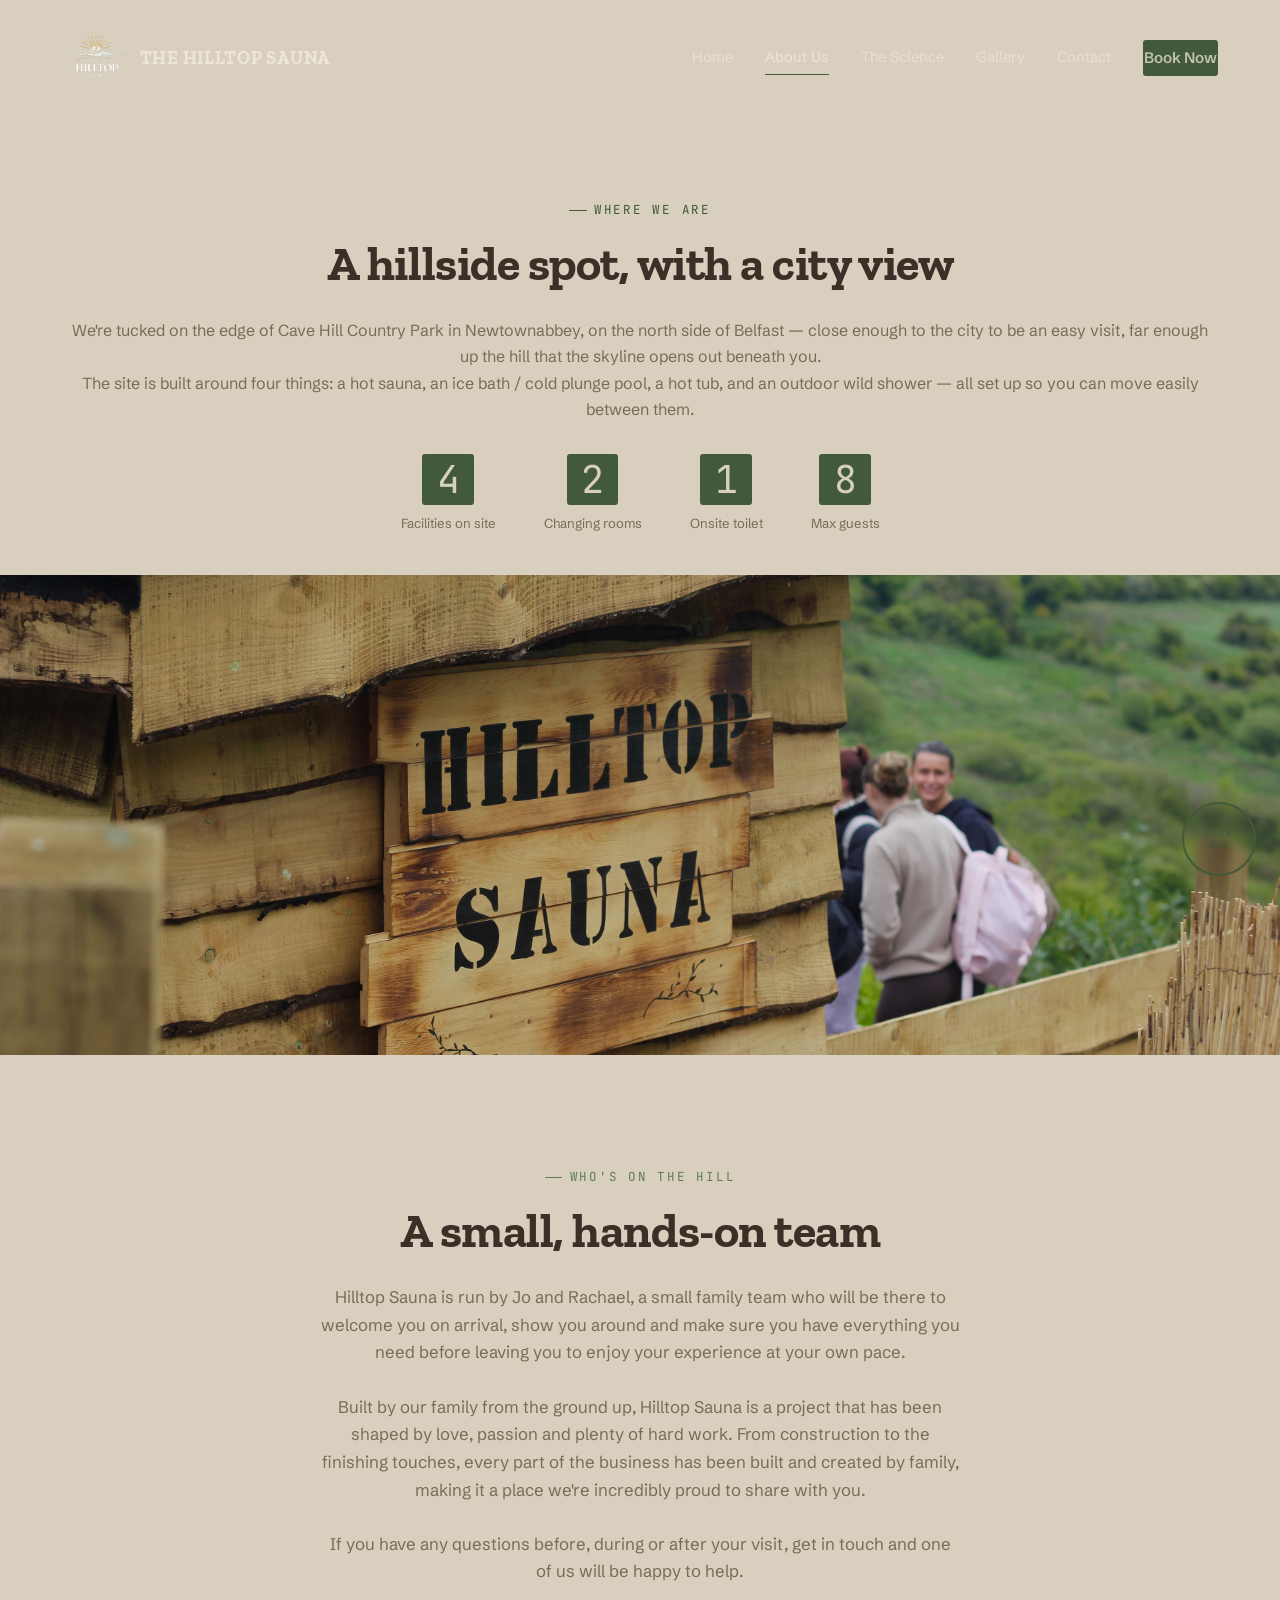
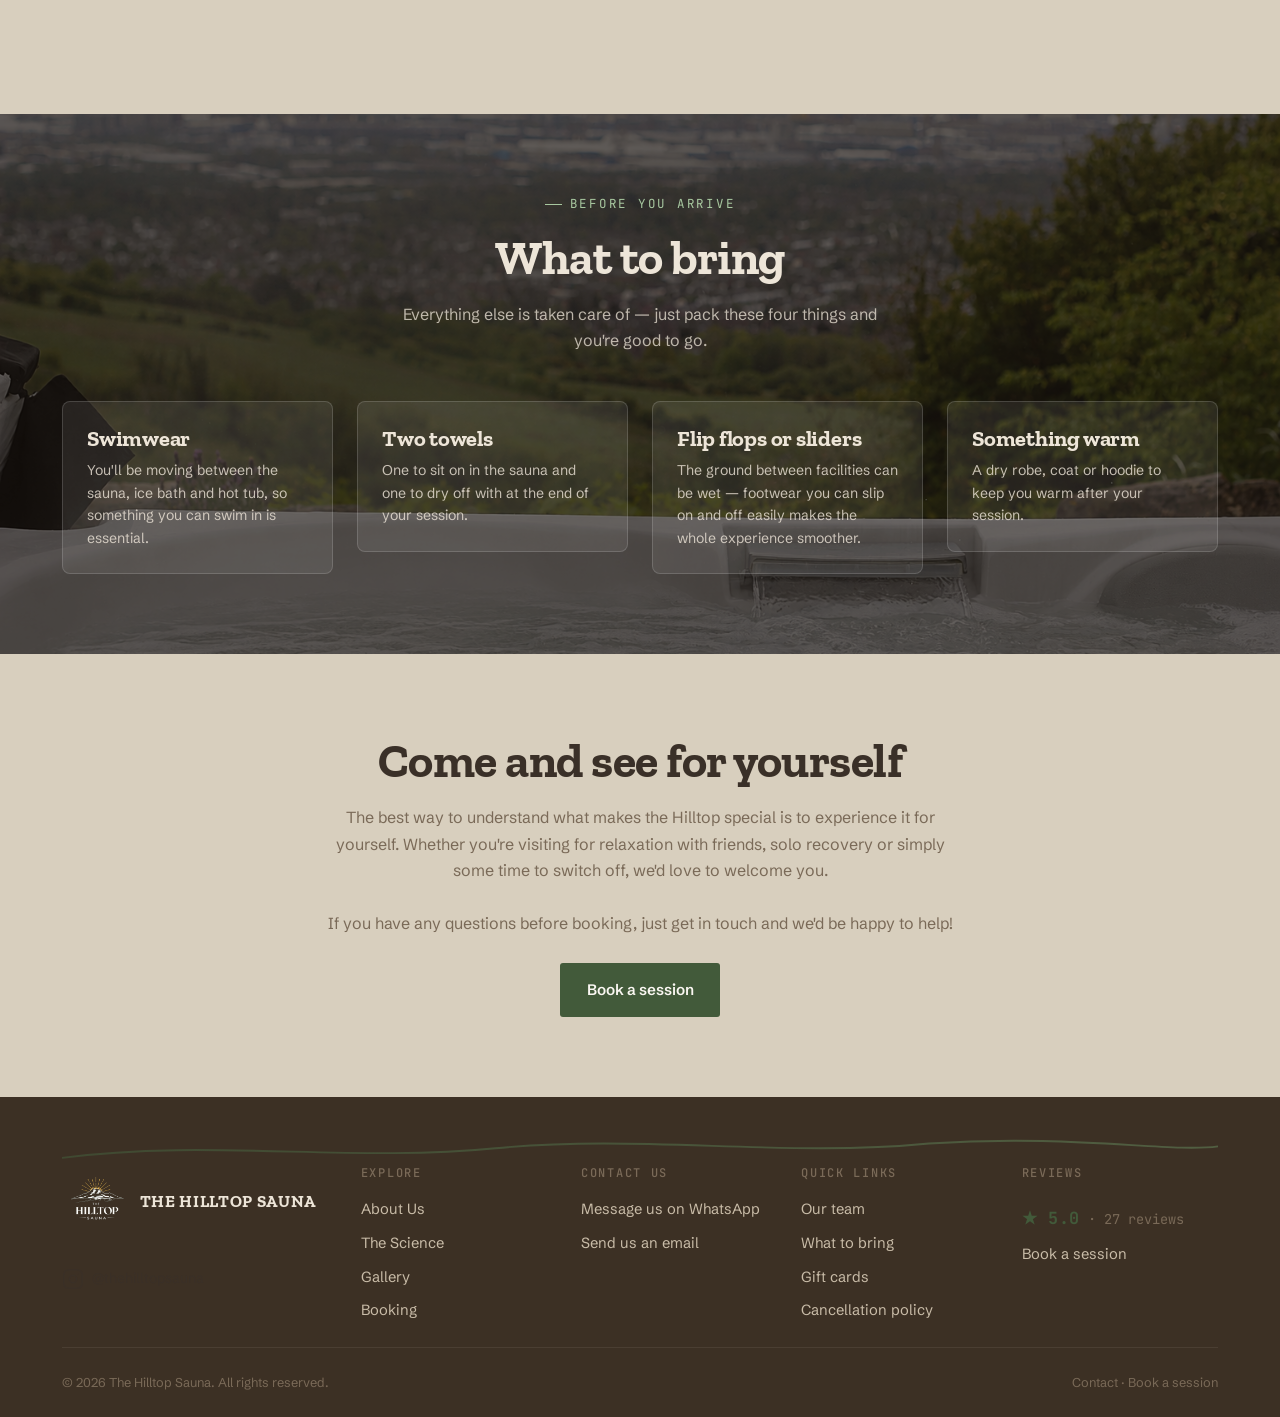
==== commit 63c59961: "Add Instagram link to footer on all pages" ====
--- a/about.html
+++ b/about.html
@@ -145,7 +145,10 @@
             <img src="website photos/logo-transparent.png" alt="" class="nav__logo-img" aria-hidden="true">
             The Hilltop Sauna
           </div>
-          
+          <a href="https://www.instagram.com/thehilltopsauna" target="_blank" rel="noopener" aria-label="Follow us on Instagram" style="display:inline-flex;align-items:center;gap:0.5rem;margin-top:var(--space-2);color:var(--birch);text-decoration:none;opacity:0.8;transition:opacity 0.2s;" onmouseover="this.style.opacity=1" onmouseout="this.style.opacity=0.8">
+            <svg viewBox="0 0 24 24" fill="none" stroke="currentColor" stroke-width="1.5" stroke-linecap="round" stroke-linejoin="round" width="22" height="22" aria-hidden="true"><rect x="2" y="2" width="20" height="20" rx="5"/><circle cx="12" cy="12" r="4"/><circle cx="17.5" cy="6.5" r="0.5" fill="currentColor" stroke="none"/></svg>
+            <span style="font-size:0.875rem;">@thehilltopsauna</span>
+          </a>
         </div>
 
         <div>
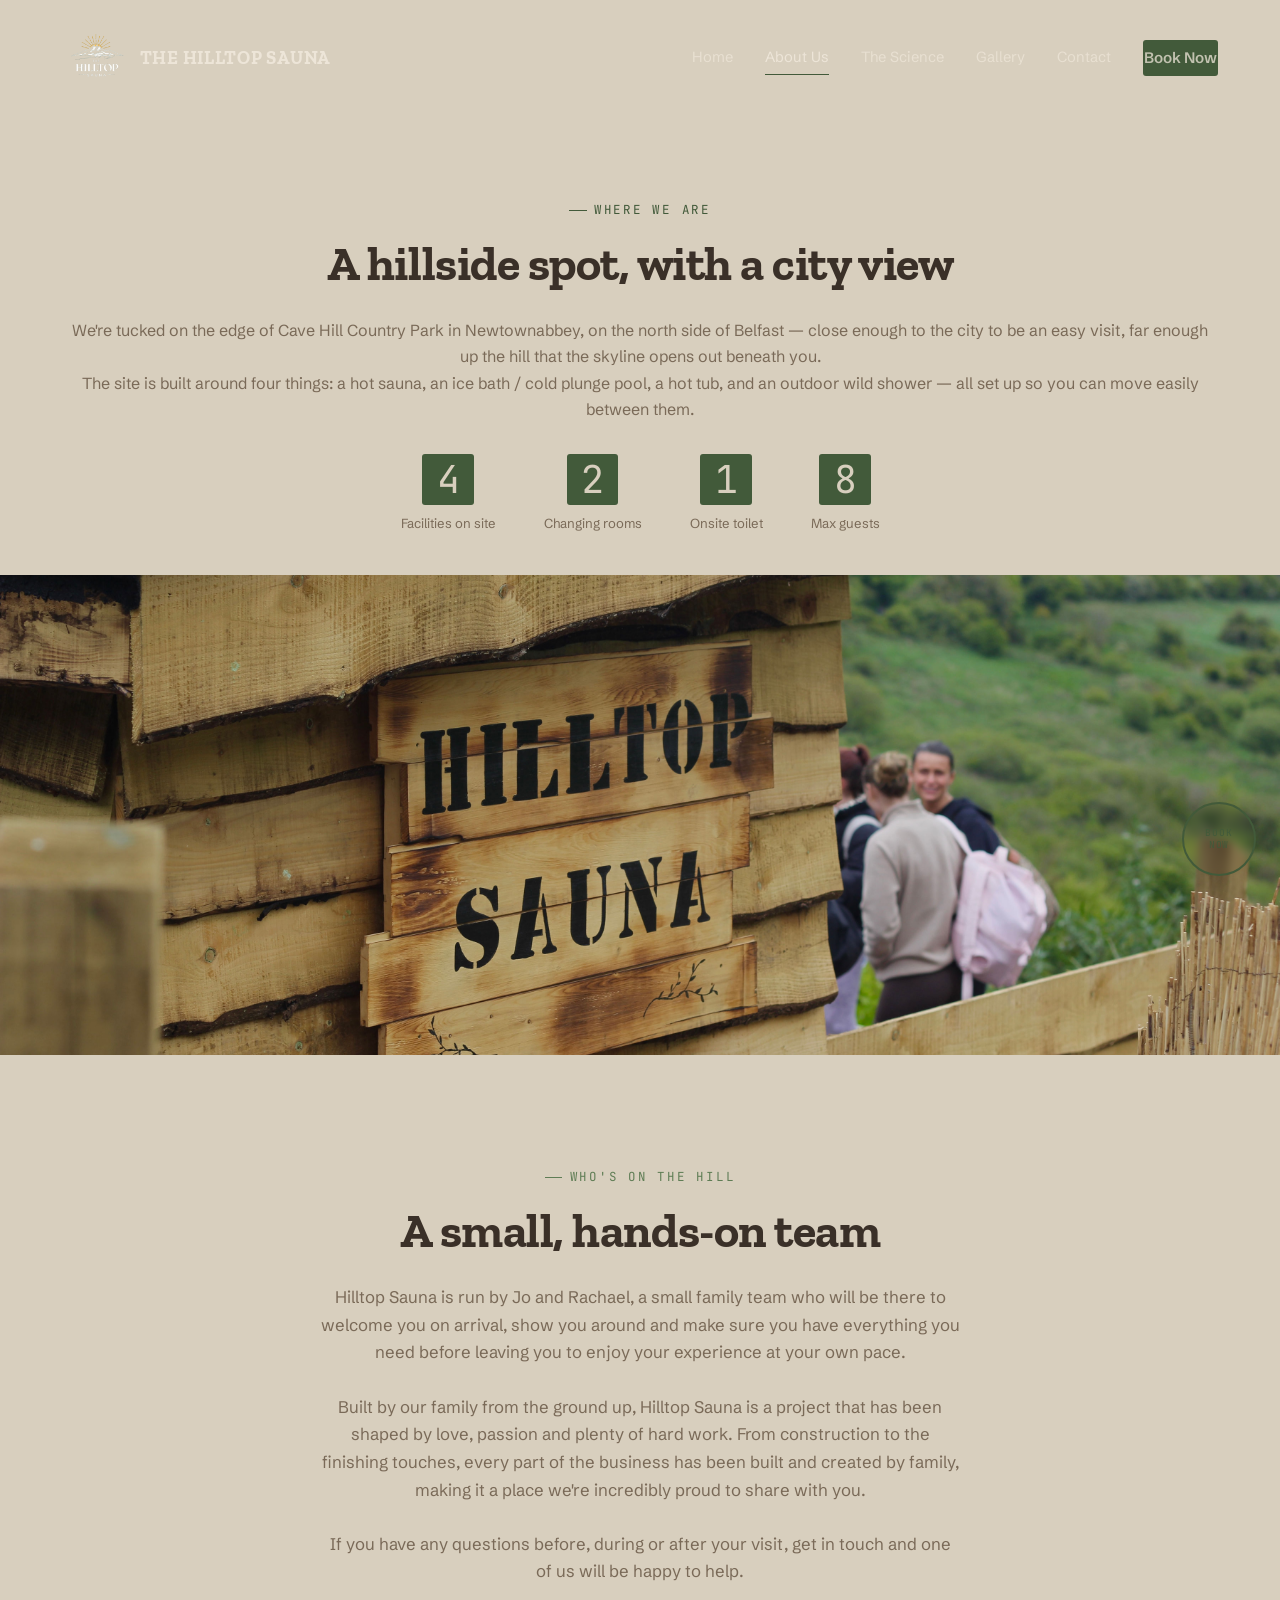
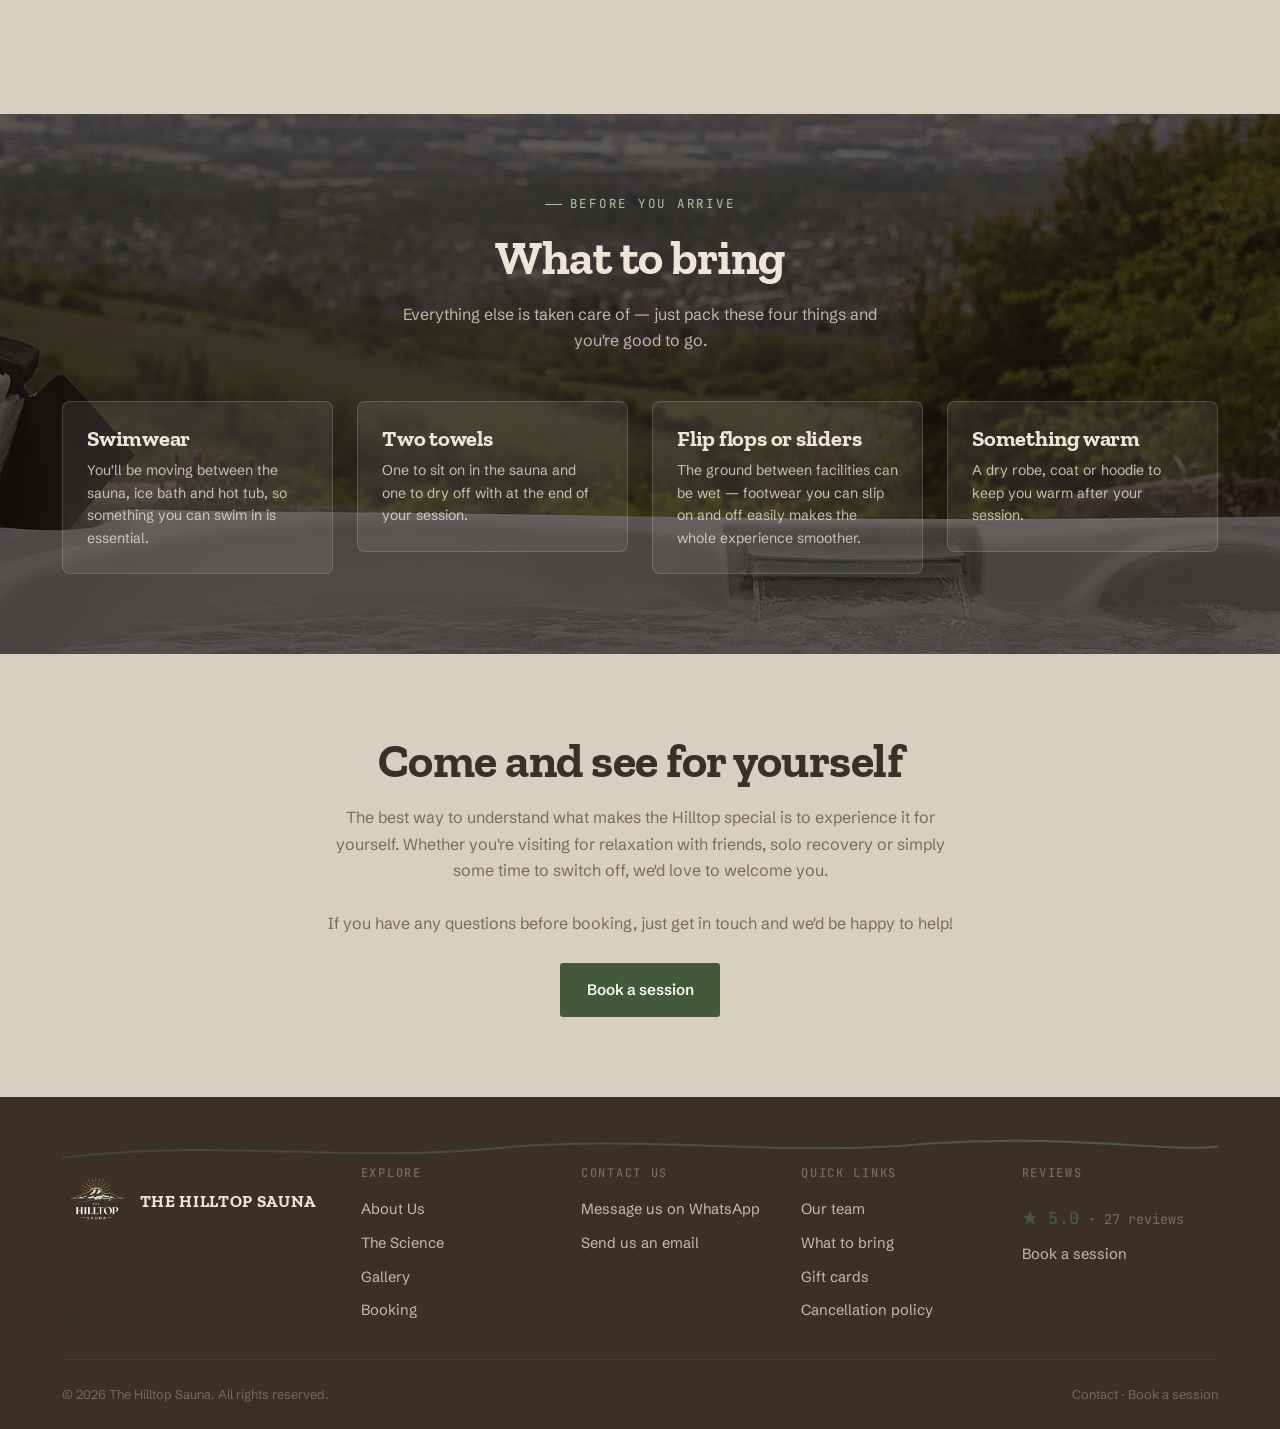
==== commit 5164bc08: "Add TikTok link to footer on all pages" ====
--- a/about.html
+++ b/about.html
@@ -149,6 +149,10 @@
             <svg viewBox="0 0 24 24" fill="none" stroke="currentColor" stroke-width="1.5" stroke-linecap="round" stroke-linejoin="round" width="22" height="22" aria-hidden="true"><rect x="2" y="2" width="20" height="20" rx="5"/><circle cx="12" cy="12" r="4"/><circle cx="17.5" cy="6.5" r="0.5" fill="currentColor" stroke="none"/></svg>
             <span style="font-size:0.875rem;">@thehilltopsauna</span>
           </a>
+          <a href="https://www.tiktok.com/@thehilltopsauna" target="_blank" rel="noopener" aria-label="Follow us on TikTok" style="display:inline-flex;align-items:center;gap:0.5rem;margin-top:var(--space-1);color:var(--birch);text-decoration:none;opacity:0.8;transition:opacity 0.2s;" onmouseover="this.style.opacity=1" onmouseout="this.style.opacity=0.8">
+            <svg viewBox="0 0 24 24" fill="currentColor" width="22" height="22" aria-hidden="true"><path d="M19.59 6.69a4.83 4.83 0 0 1-3.77-4.25V2h-3.45v13.67a2.89 2.89 0 0 1-2.88 2.5 2.89 2.89 0 0 1-2.89-2.89 2.89 2.89 0 0 1 2.89-2.89c.28 0 .54.04.79.1V9.01a6.33 6.33 0 0 0-.79-.05 6.34 6.34 0 0 0-6.34 6.34 6.34 6.34 0 0 0 6.34 6.34 6.34 6.34 0 0 0 6.33-6.34V8.69a8.18 8.18 0 0 0 4.78 1.52V6.75a4.85 4.85 0 0 1-1.01-.06z"/></svg>
+            <span style="font-size:0.875rem;">@thehilltopsauna</span>
+          </a>
         </div>
 
         <div>
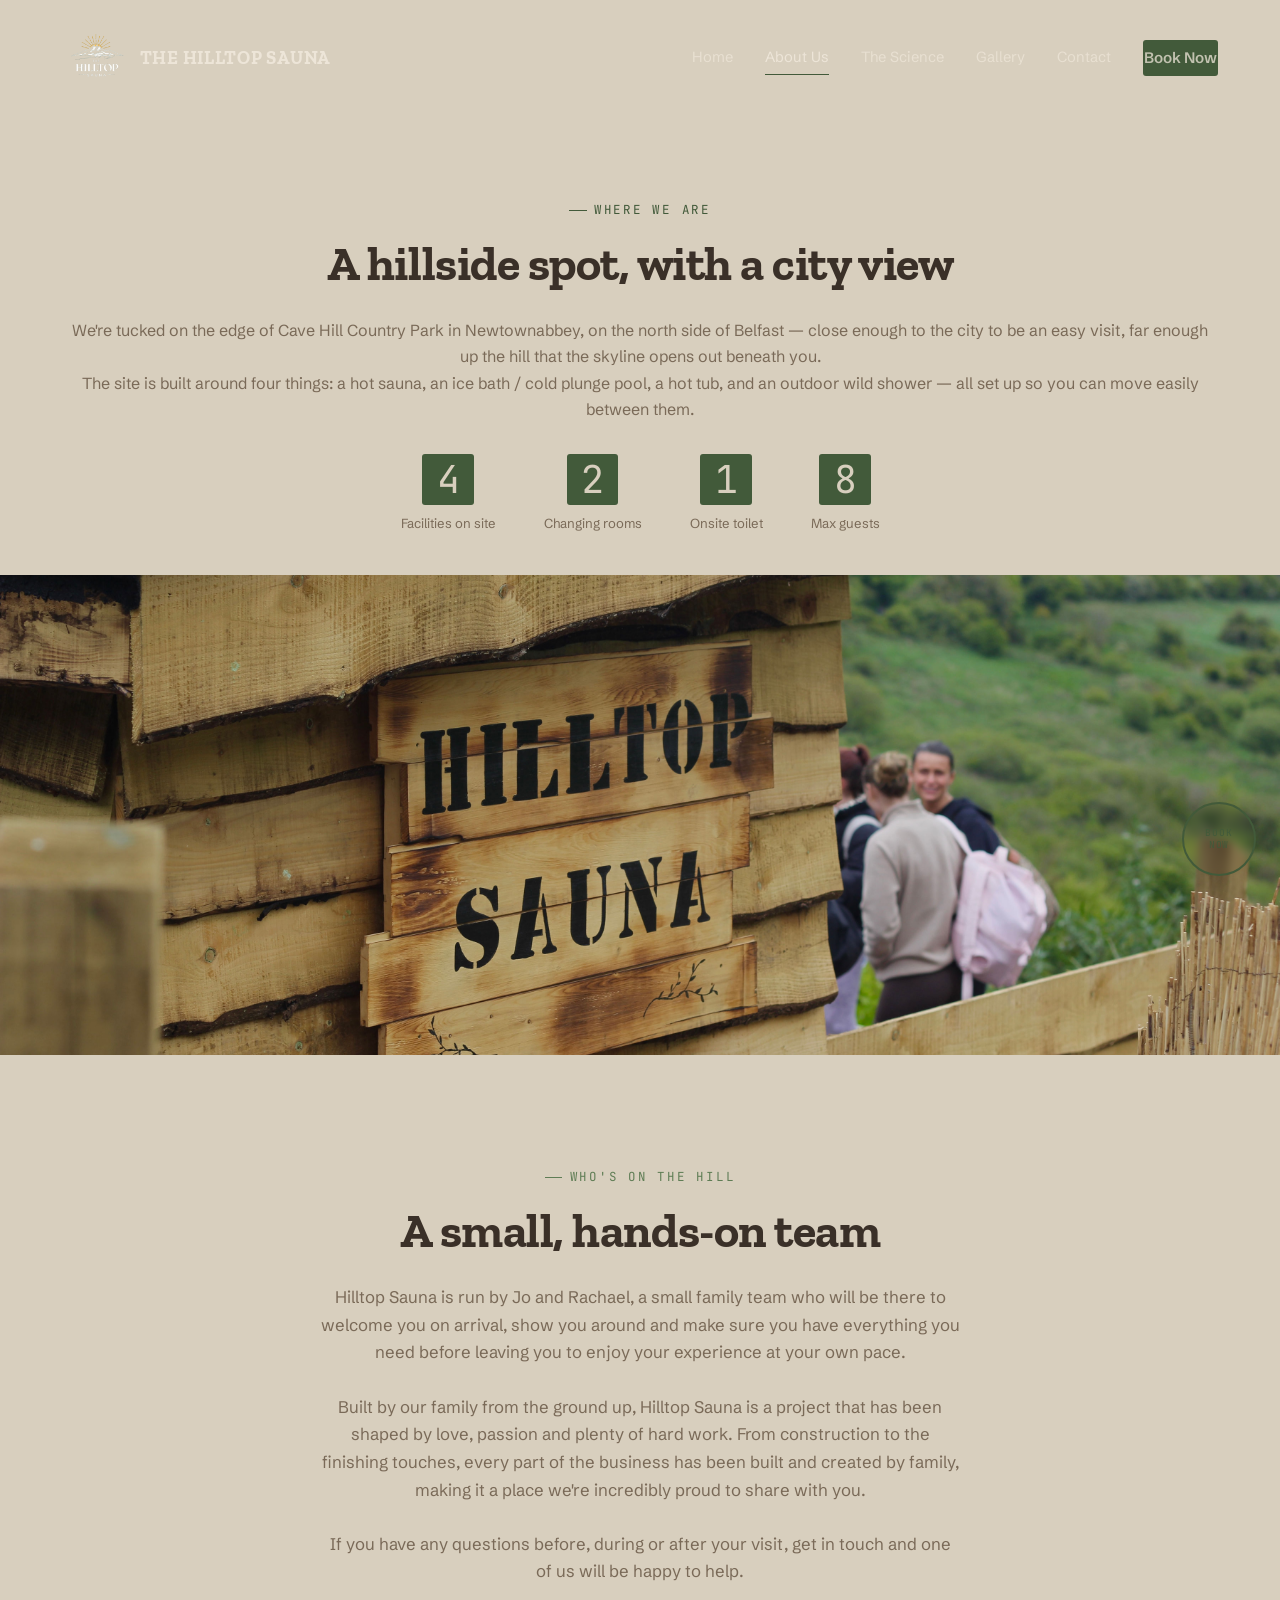
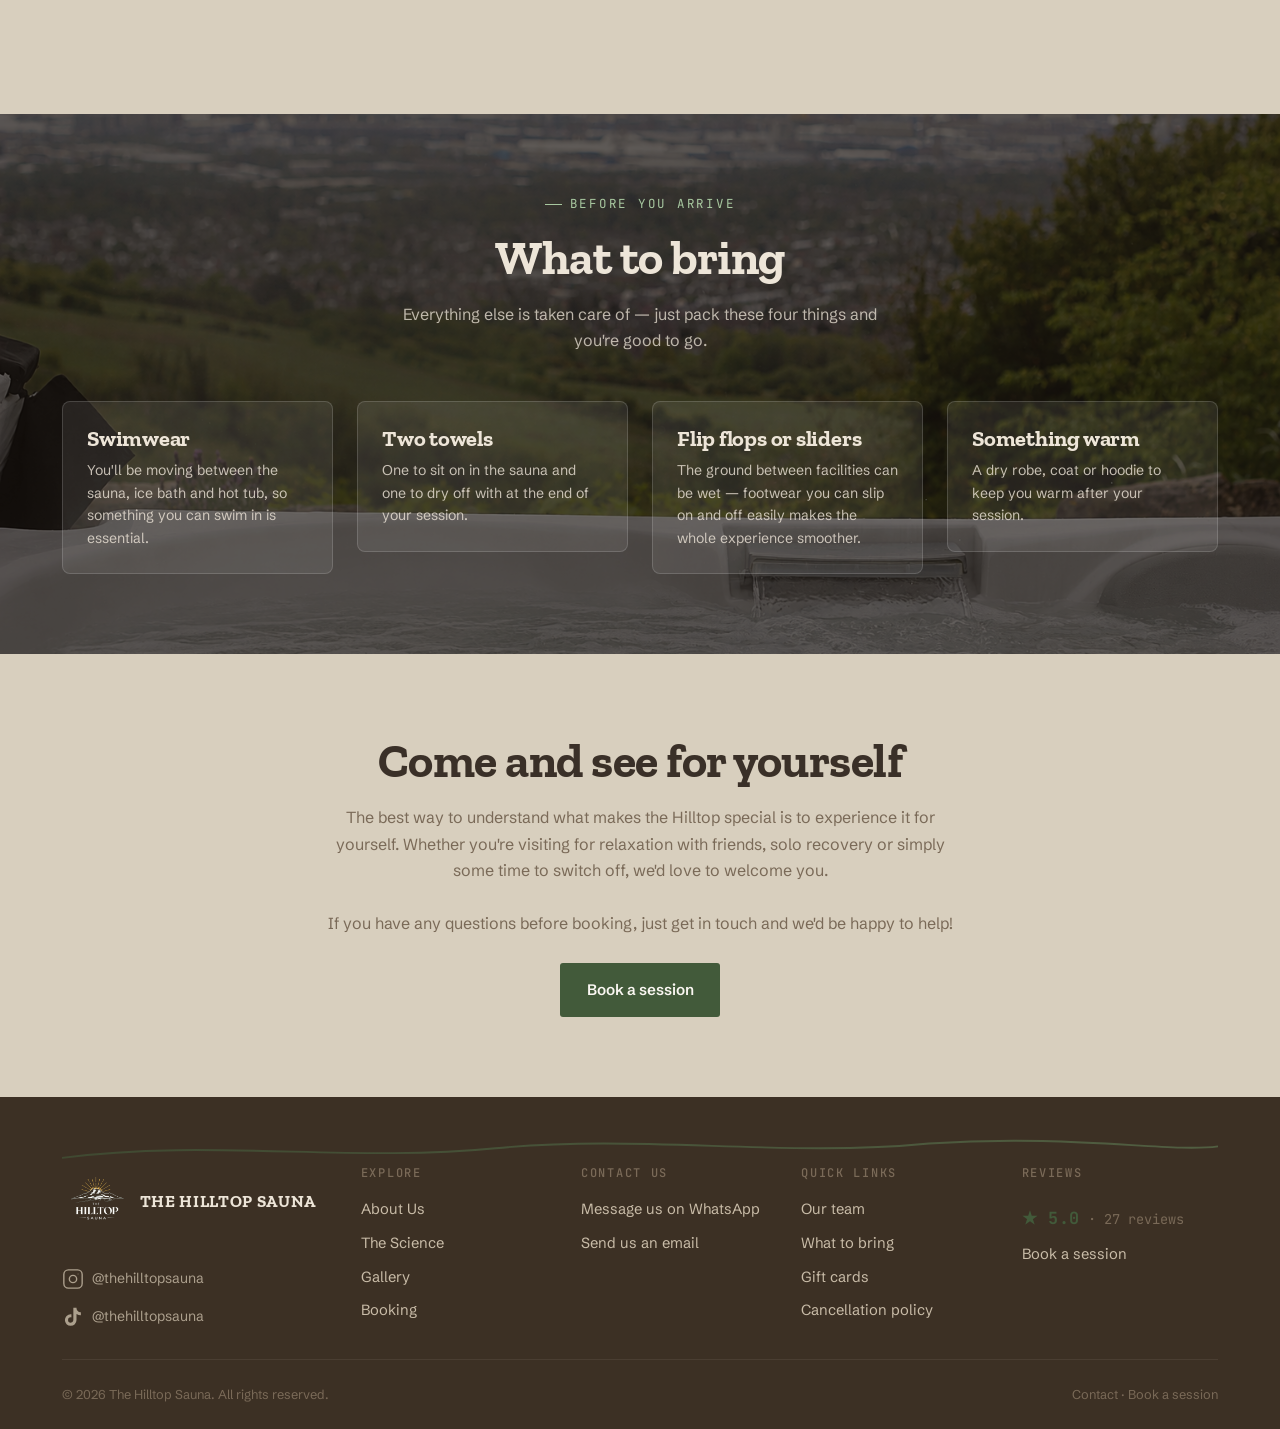
==== commit 3b119ef0: "Fix social icons colour in footer — was invisible against dark background" ====
--- a/about.html
+++ b/about.html
@@ -145,11 +145,11 @@
             <img src="website photos/logo-transparent.png" alt="" class="nav__logo-img" aria-hidden="true">
             The Hilltop Sauna
           </div>
-          <a href="https://www.instagram.com/thehilltopsauna" target="_blank" rel="noopener" aria-label="Follow us on Instagram" style="display:inline-flex;align-items:center;gap:0.5rem;margin-top:var(--space-2);color:var(--birch);text-decoration:none;opacity:0.8;transition:opacity 0.2s;" onmouseover="this.style.opacity=1" onmouseout="this.style.opacity=0.8">
+          <a href="https://www.instagram.com/thehilltopsauna" target="_blank" rel="noopener" aria-label="Follow us on Instagram" style="display:inline-flex;align-items:center;gap:0.5rem;margin-top:var(--space-2);color:#C9BCA8;text-decoration:none;opacity:0.8;transition:opacity 0.2s;" onmouseover="this.style.opacity=1" onmouseout="this.style.opacity=0.8">
             <svg viewBox="0 0 24 24" fill="none" stroke="currentColor" stroke-width="1.5" stroke-linecap="round" stroke-linejoin="round" width="22" height="22" aria-hidden="true"><rect x="2" y="2" width="20" height="20" rx="5"/><circle cx="12" cy="12" r="4"/><circle cx="17.5" cy="6.5" r="0.5" fill="currentColor" stroke="none"/></svg>
             <span style="font-size:0.875rem;">@thehilltopsauna</span>
           </a>
-          <a href="https://www.tiktok.com/@thehilltopsauna" target="_blank" rel="noopener" aria-label="Follow us on TikTok" style="display:inline-flex;align-items:center;gap:0.5rem;margin-top:var(--space-1);color:var(--birch);text-decoration:none;opacity:0.8;transition:opacity 0.2s;" onmouseover="this.style.opacity=1" onmouseout="this.style.opacity=0.8">
+          <a href="https://www.tiktok.com/@thehilltopsauna" target="_blank" rel="noopener" aria-label="Follow us on TikTok" style="display:inline-flex;align-items:center;gap:0.5rem;margin-top:var(--space-1);color:#C9BCA8;text-decoration:none;opacity:0.8;transition:opacity 0.2s;" onmouseover="this.style.opacity=1" onmouseout="this.style.opacity=0.8">
             <svg viewBox="0 0 24 24" fill="currentColor" width="22" height="22" aria-hidden="true"><path d="M19.59 6.69a4.83 4.83 0 0 1-3.77-4.25V2h-3.45v13.67a2.89 2.89 0 0 1-2.88 2.5 2.89 2.89 0 0 1-2.89-2.89 2.89 2.89 0 0 1 2.89-2.89c.28 0 .54.04.79.1V9.01a6.33 6.33 0 0 0-.79-.05 6.34 6.34 0 0 0-6.34 6.34 6.34 6.34 0 0 0 6.34 6.34 6.34 6.34 0 0 0 6.33-6.34V8.69a8.18 8.18 0 0 0 4.78 1.52V6.75a4.85 4.85 0 0 1-1.01-.06z"/></svg>
             <span style="font-size:0.875rem;">@thehilltopsauna</span>
           </a>
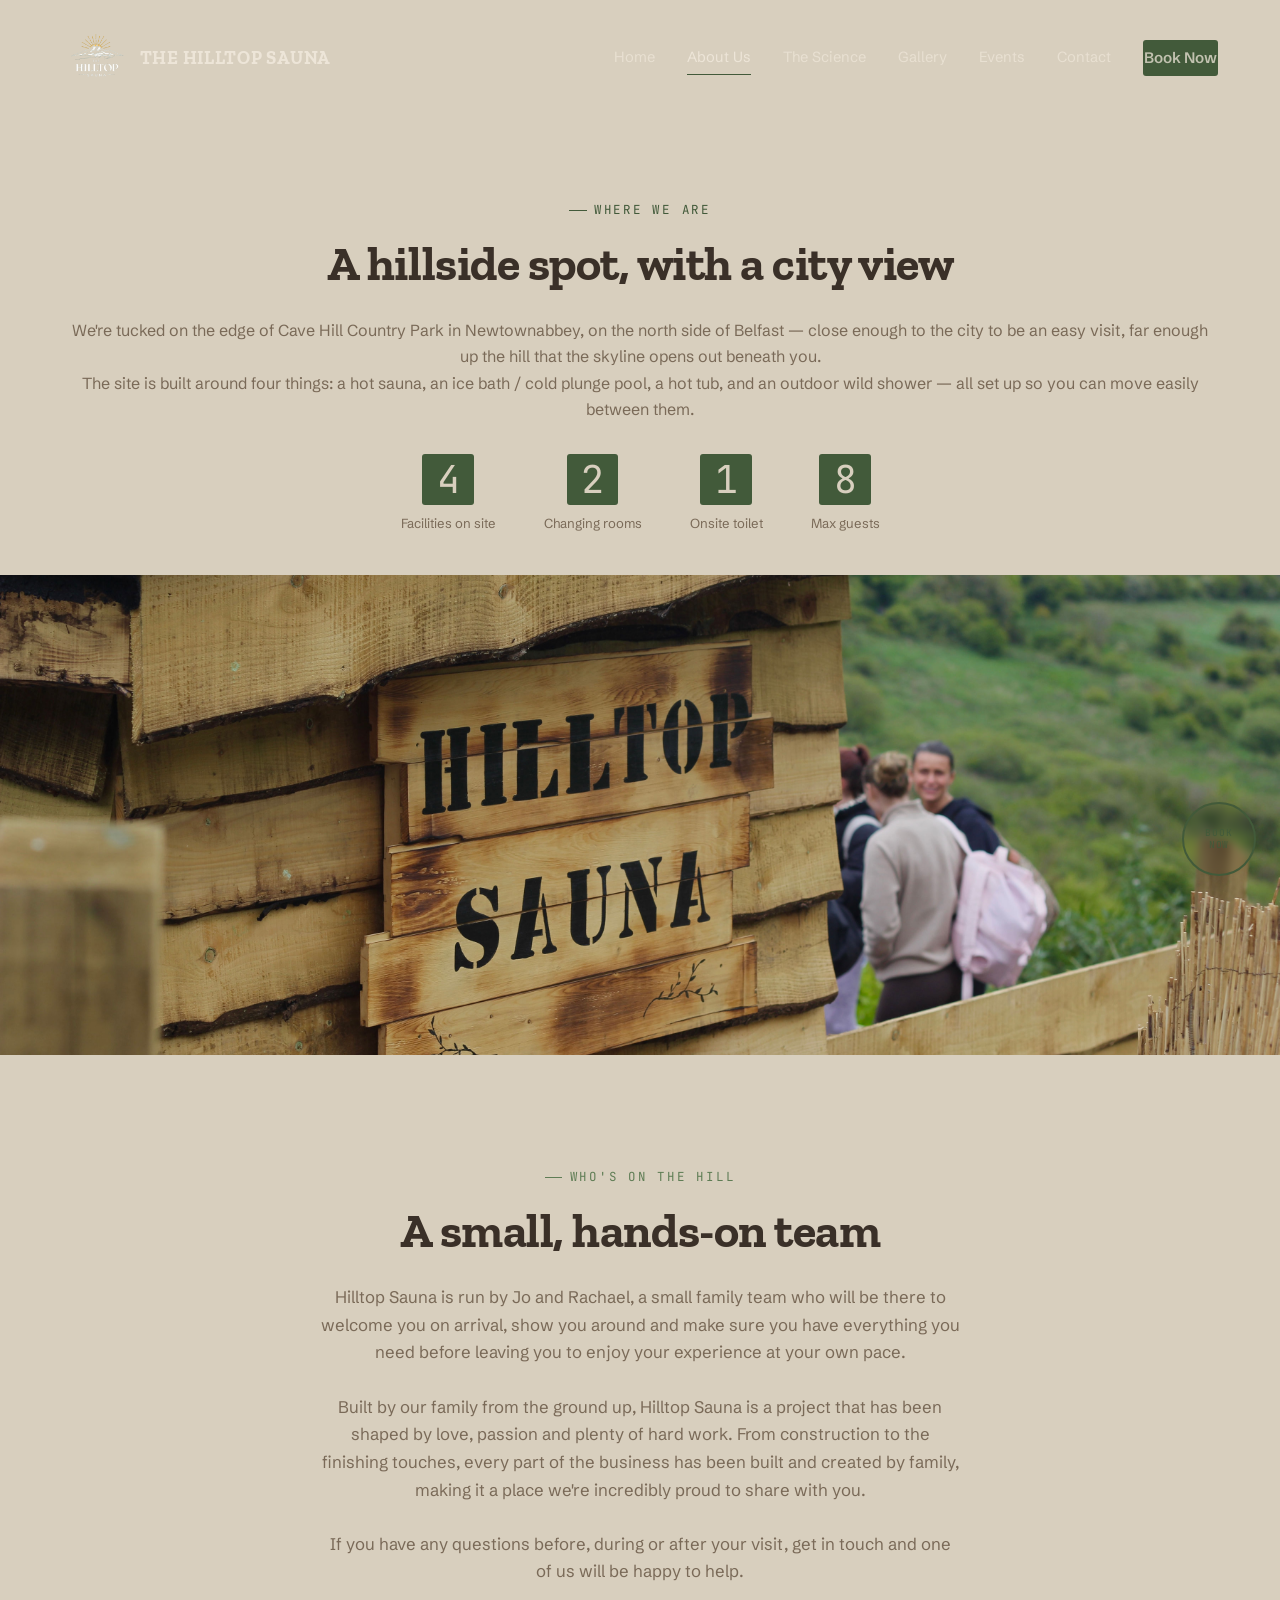
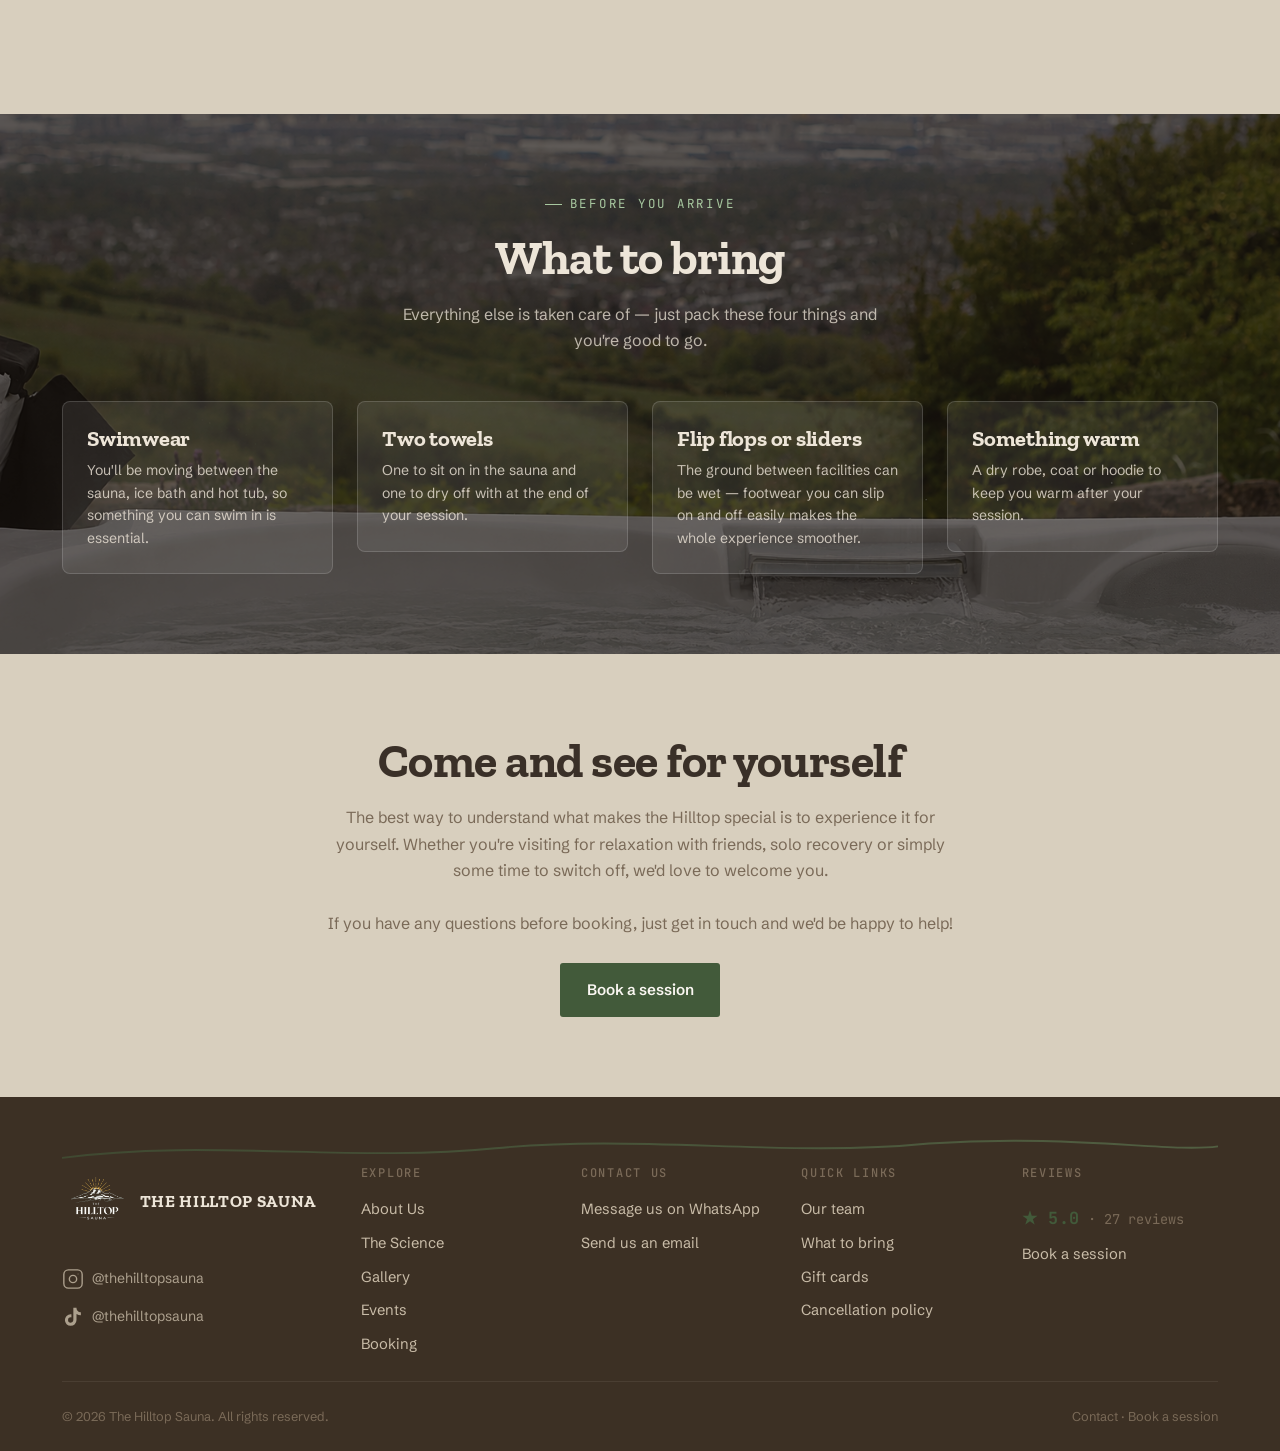
==== commit 2c01f2cb: "Add Events page: Mums Sauna, Sunrise Sauna, Hosted Events" ====
--- a/about.html
+++ b/about.html
@@ -5,6 +5,15 @@
   <meta name="viewport" content="width=device-width, initial-scale=1.0">
   <title>About — The Hilltop Sauna</title>
   <meta name="description" content="The Hilltop Sauna sits on the edge of Cavehill with landscape views over Belfast — a sauna, ice bath, hot tub and outdoor shower built around one simple idea: hot, cold, and the view in between.">
+  <!-- Open Graph -->
+  <meta property="og:type" content="website">
+  <meta property="og:title" content="About Us — The Hilltop Sauna">
+  <meta property="og:description" content="Built by a small family team on the edge of Cavehill. Find out who we are, what we've built, and what to bring to your session.">
+  <meta property="og:url" content="https://www.hilltopsauna.co.uk/about.html">
+  <meta property="og:image" content="https://www.hilltopsauna.co.uk/website%20photos/bg%20final.jpeg">
+  <meta property="og:site_name" content="The Hilltop Sauna">
+  <meta name="twitter:card" content="summary_large_image">
+  <link rel="canonical" href="https://www.hilltopsauna.co.uk/about.html">
   <link rel="preconnect" href="https://fonts.googleapis.com">
   <link rel="preconnect" href="https://fonts.gstatic.com" crossorigin>
   <link href="https://fonts.googleapis.com/css2?family=Zilla+Slab:wght@500;600;700&family=Schibsted+Grotesk:wght@400;500;600;700&family=JetBrains+Mono:wght@400;500&display=swap" rel="stylesheet">
@@ -26,6 +35,7 @@
         <a href="about.html" aria-current="page">About Us</a>
         <a href="services.html">The Science</a>
         <a href="gallery.html">Gallery</a>
+        <a href="events.html">Events</a>
         <a href="contact.html">Contact</a>
         <span class="nav__cta"><a href="booking.html" class="btn btn--primary">Book Now</a></span>
       </nav>
@@ -161,6 +171,7 @@
             <a href="about.html">About Us</a>
             <a href="services.html">The Science</a>
             <a href="gallery.html">Gallery</a>
+        <a href="events.html">Events</a>
             <a href="booking.html">Booking</a>
           </div>
         </div>
--- a/styles.css
+++ b/styles.css
@@ -2322,3 +2322,151 @@
     min-height: 280px;
   }
 }
+
+/* ===================================================================
+   EVENTS PAGE
+   =================================================================== */
+
+.event-section {
+  display: grid;
+  grid-template-columns: 1fr 1fr;
+  min-height: 560px;
+}
+
+.event-section--flip .event-section__photo { order: 2; }
+.event-section--flip .event-section__body  { order: 1; }
+
+.event-section__photo {
+  position: relative;
+  overflow: hidden;
+}
+
+.event-section__photo img {
+  width: 100%;
+  height: 100%;
+  object-fit: cover;
+  display: block;
+  transition: transform 0.8s ease;
+}
+
+.event-section:hover .event-section__photo img {
+  transform: scale(1.04);
+}
+
+.event-section__body {
+  padding: var(--space-6) var(--space-5);
+  display: flex;
+  flex-direction: column;
+  justify-content: center;
+  gap: var(--space-3);
+}
+
+.event-section__body h2 {
+  font-size: clamp(2rem, 4vw, 3rem);
+  margin: 0;
+}
+
+.event-section__body p {
+  color: var(--birch-dim);
+  line-height: 1.75;
+  margin: 0;
+}
+
+.event-section__details {
+  list-style: none;
+  padding: 0;
+  margin: 0;
+  display: flex;
+  flex-direction: column;
+  gap: 0.6rem;
+}
+
+.event-section__details li {
+  display: flex;
+  align-items: center;
+  gap: 0.6rem;
+  font-size: 0.95rem;
+  color: var(--birch);
+  font-weight: 500;
+}
+
+.event-section__details svg {
+  width: 18px;
+  height: 18px;
+  flex-shrink: 0;
+  color: var(--ember);
+}
+
+.event-section__actions {
+  display: flex;
+  gap: var(--space-2);
+  flex-wrap: wrap;
+}
+
+/* Upcoming event cards */
+.upcoming-events {
+  margin: 0;
+}
+
+.upcoming-events__empty {
+  padding: var(--space-3);
+  border: 1px dashed var(--cedar-light);
+  border-radius: var(--radius);
+  color: var(--birch-dim);
+  font-size: 0.9rem;
+  line-height: 1.6;
+}
+
+.upcoming-event-card {
+  display: flex;
+  align-items: center;
+  gap: var(--space-3);
+  padding: var(--space-2) var(--space-3);
+  border: 1px solid var(--cedar-light);
+  border-radius: var(--radius);
+  background: rgba(255,255,255,0.4);
+  margin-bottom: var(--space-2);
+}
+
+.upcoming-event-card__date {
+  font-family: var(--font-mono);
+  font-size: 0.8rem;
+  font-weight: 600;
+  color: var(--ember);
+  letter-spacing: 0.05em;
+  min-width: 70px;
+}
+
+.upcoming-event-card strong {
+  display: block;
+  font-size: 0.95rem;
+  color: var(--birch);
+}
+
+.upcoming-event-card span {
+  font-size: 0.85rem;
+  color: var(--birch-dim);
+}
+
+.btn--sm {
+  padding: 0.4rem 1rem;
+  font-size: 0.85rem;
+  margin-left: auto;
+}
+
+/* First event section needs nav offset */
+.event-section:first-of-type {
+  padding-top: 80px;
+}
+
+@media (max-width: 760px) {
+  .event-section {
+    grid-template-columns: 1fr;
+    min-height: auto;
+  }
+  .event-section--flip .event-section__photo { order: 0; }
+  .event-section--flip .event-section__body  { order: 1; }
+  .event-section__photo { height: 280px; }
+  .event-section__body { padding: var(--space-4) var(--space-3); }
+  .event-section:first-of-type { padding-top: 0; }
+}
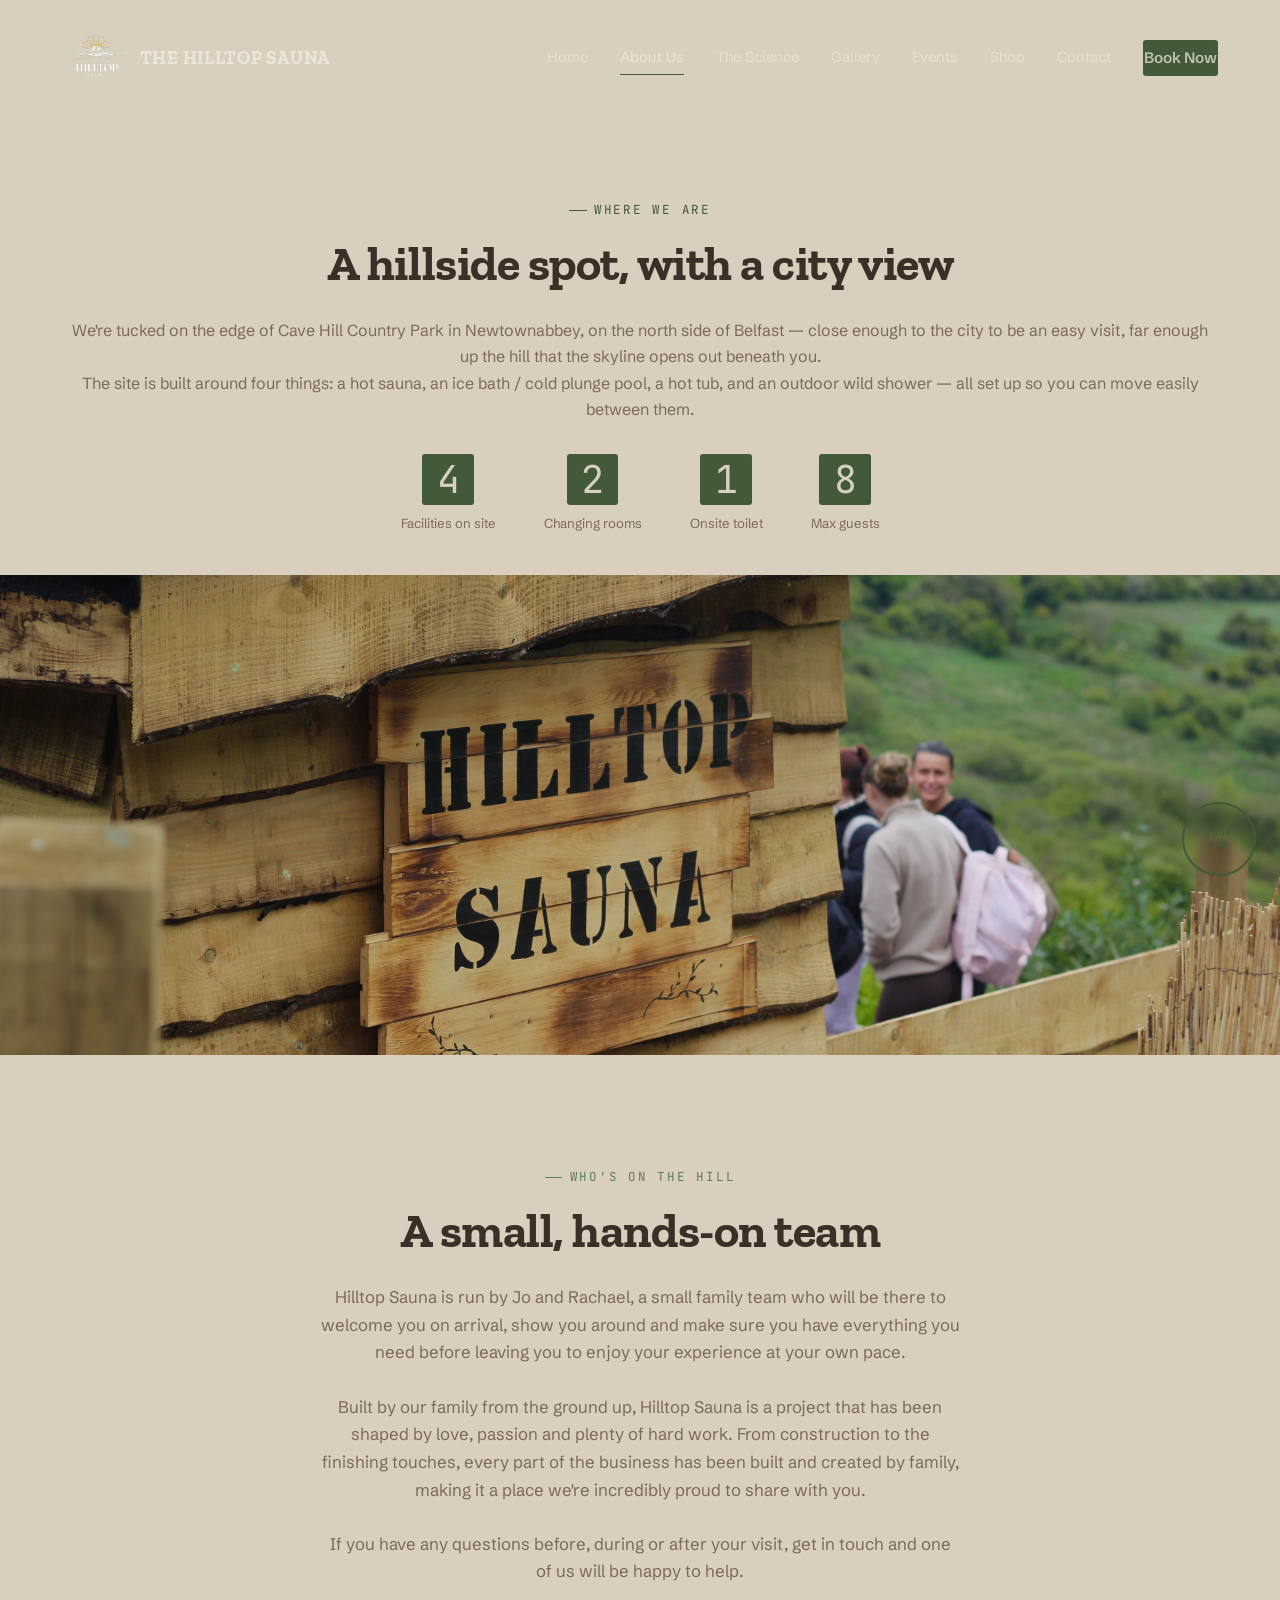
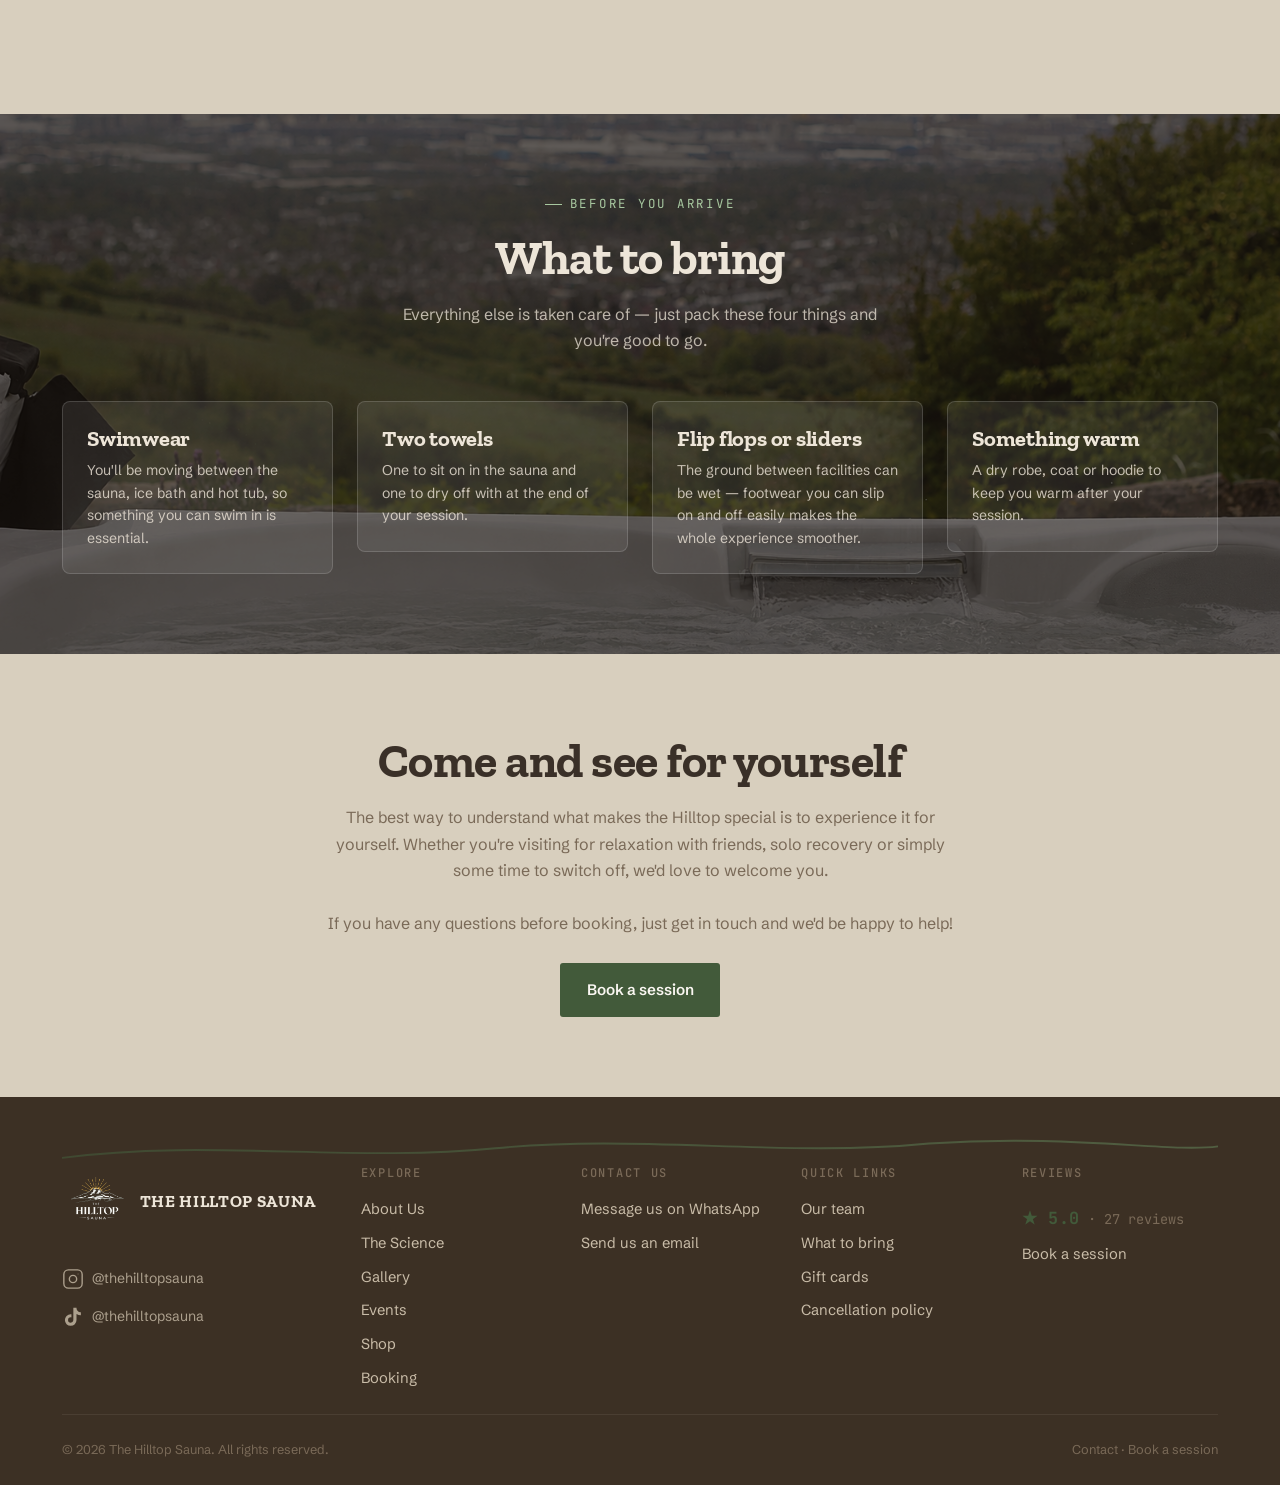
==== commit a0ce951a: "Add Shop page for Soulsource Ceremonial Cacao Adds a new shop.html with 250g/500g product cards, Pay" ====
--- a/about.html
+++ b/about.html
@@ -36,6 +36,7 @@
         <a href="services.html">The Science</a>
         <a href="gallery.html">Gallery</a>
         <a href="events.html">Events</a>
+        <a href="shop.html">Shop</a>
         <a href="contact.html">Contact</a>
         <span class="nav__cta"><a href="booking.html" class="btn btn--primary">Book Now</a></span>
       </nav>
@@ -172,6 +173,7 @@
             <a href="services.html">The Science</a>
             <a href="gallery.html">Gallery</a>
         <a href="events.html">Events</a>
+            <a href="shop.html">Shop</a>
             <a href="booking.html">Booking</a>
           </div>
         </div>
--- a/styles.css
+++ b/styles.css
@@ -2470,3 +2470,302 @@
   .event-section__body { padding: var(--space-4) var(--space-3); }
   .event-section:first-of-type { padding-top: 0; }
 }
+
+/* Event badges */
+.event-badge {
+  font-family: var(--font-mono);
+  font-size: 0.7rem;
+  font-weight: 700;
+  letter-spacing: 0.08em;
+  text-transform: uppercase;
+  padding: 0.3rem 0.7rem;
+  border-radius: 2px;
+  white-space: nowrap;
+  flex-shrink: 0;
+  margin-left: auto;
+}
+
+.event-badge--sold {
+  background: rgba(180,60,60,0.12);
+  color: #8B2020;
+  border: 1px solid rgba(180,60,60,0.25);
+}
+
+.event-badge--low {
+  background: rgba(66,90,58,0.12);
+  color: var(--ember);
+  border: 1px solid rgba(66,90,58,0.25);
+}
+
+.hosted-events-note {
+  font-size: 0.88rem;
+  color: var(--birch-dim);
+  font-style: italic;
+  border-left: 2px solid var(--ember);
+  padding-left: 0.75rem;
+  margin-top: 0.5rem;
+}
+
+.upcoming-event-card a {
+  color: var(--ember);
+  text-decoration: underline;
+  text-underline-offset: 2px;
+}
+
+/* ===================================================================
+   EVENTS TEASER (homepage)
+   =================================================================== */
+
+.events-teaser__grid {
+  display: grid;
+  grid-template-columns: repeat(3, 1fr);
+  gap: var(--space-3);
+}
+
+.events-teaser__card {
+  border-radius: var(--radius-lg);
+  overflow: hidden;
+  background: var(--char);
+  border: 1px solid var(--cedar-light);
+  display: flex;
+  flex-direction: column;
+  transition: transform 0.25s ease, box-shadow 0.25s ease;
+}
+
+.events-teaser__card:hover {
+  transform: translateY(-4px);
+  box-shadow: 0 12px 32px rgba(44,32,24,0.12);
+}
+
+.events-teaser__card img {
+  width: 100%;
+  aspect-ratio: 1 / 1;
+  object-fit: cover;
+  display: block;
+  transition: transform 0.5s ease;
+}
+
+.events-teaser__card:hover img {
+  transform: scale(1.04);
+}
+
+.events-teaser__card-body {
+  padding: var(--space-4);
+  display: flex;
+  flex-direction: column;
+  gap: 0.6rem;
+  flex: 1;
+}
+
+.events-teaser__tag {
+  font-family: var(--font-mono);
+  font-size: 0.7rem;
+  letter-spacing: 0.12em;
+  text-transform: uppercase;
+  color: var(--ember);
+  font-weight: 600;
+}
+
+.events-teaser__card h3 {
+  font-size: 1.25rem;
+  margin: 0;
+  color: var(--ink);
+}
+
+.events-teaser__card p {
+  font-size: 0.9rem;
+  color: var(--birch-dim);
+  line-height: 1.6;
+  margin: 0;
+}
+
+@media (max-width: 760px) {
+  .events-teaser__grid { grid-template-columns: 1fr; }
+}
+
+/* ===================================================================
+   SHOP — product cards
+   =================================================================== */
+
+.shop-grid {
+  display: grid;
+  grid-template-columns: 1fr 1fr;
+  gap: var(--space-4);
+  max-width: 900px;
+  margin: 0 auto;
+}
+
+@media (max-width: 700px) {
+  .shop-grid { grid-template-columns: 1fr; max-width: 460px; }
+}
+
+.product-card {
+  background: var(--char-2);
+  border: 1.5px solid var(--cedar-light);
+  border-radius: var(--radius-lg);
+  overflow: hidden;
+  display: flex;
+  flex-direction: column;
+  transition: transform 0.25s ease, border-color 0.25s ease;
+}
+
+.product-card:hover {
+  transform: translateY(-4px);
+  border-color: var(--ember);
+}
+
+.product-card--featured { border-color: var(--ember); }
+
+.product-card__photo {
+  aspect-ratio: 4 / 3;
+  width: 100%;
+  object-fit: cover;
+  display: block;
+  background: linear-gradient(160deg, var(--cedar) 0%, var(--moss) 100%);
+}
+
+.product-card__photo-fallback {
+  aspect-ratio: 4 / 3;
+  width: 100%;
+  display: flex;
+  flex-direction: column;
+  align-items: center;
+  justify-content: center;
+  gap: 0.5rem;
+  background: linear-gradient(160deg, var(--cedar) 0%, var(--moss) 100%);
+  color: var(--birch);
+  text-align: center;
+  padding: var(--space-3);
+}
+
+.product-card__photo-fallback svg {
+  width: 48px;
+  height: 48px;
+  color: var(--ember);
+}
+
+.product-card__photo-fallback span {
+  font-family: var(--font-mono);
+  font-size: 0.75rem;
+  letter-spacing: 0.1em;
+  text-transform: uppercase;
+  color: var(--birch-dim);
+}
+
+.product-card__body {
+  padding: var(--space-4);
+  display: flex;
+  flex-direction: column;
+  gap: 0.7rem;
+  flex: 1;
+}
+
+.product-card__size {
+  font-family: var(--font-mono);
+  font-size: 0.72rem;
+  font-weight: 700;
+  letter-spacing: 0.18em;
+  text-transform: uppercase;
+  color: var(--ember);
+}
+
+.product-card__body h3 { margin: 0; }
+
+.product-card__body p {
+  font-size: 0.92rem;
+  color: var(--birch-dim);
+  line-height: 1.65;
+  margin: 0;
+  flex-grow: 1;
+}
+
+.product-card__price {
+  font-family: var(--font-mono);
+  font-size: 1.7rem;
+  color: var(--birch);
+}
+
+.product-card__price span {
+  font-size: 0.85rem;
+  color: var(--birch-dim);
+  font-family: var(--font-body);
+}
+
+.product-card .btn { margin-top: 0.3rem; }
+
+/* Cacao ritual steps */
+.ritual-steps {
+  display: flex;
+  flex-direction: column;
+  gap: var(--space-3);
+  max-width: 720px;
+  margin: 0 auto;
+}
+
+.ritual-step {
+  display: flex;
+  gap: var(--space-3);
+  align-items: flex-start;
+}
+
+.ritual-step__num {
+  flex-shrink: 0;
+  width: 2.2rem;
+  height: 2.2rem;
+  border-radius: 50%;
+  background: var(--ember);
+  color: #fff;
+  display: flex;
+  align-items: center;
+  justify-content: center;
+  font-family: var(--font-mono);
+  font-weight: 700;
+  font-size: 0.95rem;
+}
+
+.ritual-step__body strong {
+  display: block;
+  font-size: 1rem;
+  color: var(--birch);
+  margin-bottom: 0.2rem;
+}
+
+.ritual-step__body p {
+  margin: 0;
+  font-size: 0.92rem;
+  color: var(--birch-dim);
+  line-height: 1.6;
+}
+
+/* Nutrition table */
+.nutrition-table {
+  width: 100%;
+  max-width: 480px;
+  margin: 0 auto;
+  border-collapse: collapse;
+  font-size: 0.9rem;
+}
+
+.nutrition-table th, .nutrition-table td {
+  padding: 0.55rem 0.4rem;
+  border-bottom: 1px solid var(--cedar-light);
+  text-align: left;
+}
+
+.nutrition-table th {
+  font-family: var(--font-mono);
+  font-size: 0.72rem;
+  letter-spacing: 0.08em;
+  text-transform: uppercase;
+  color: var(--ember);
+}
+
+.nutrition-table td:last-child, .nutrition-table th:last-child { text-align: right; }
+
+.shop-note {
+  max-width: 720px;
+  margin: var(--space-4) auto 0;
+  text-align: center;
+  font-size: 0.9rem;
+  color: var(--birch-dim);
+}
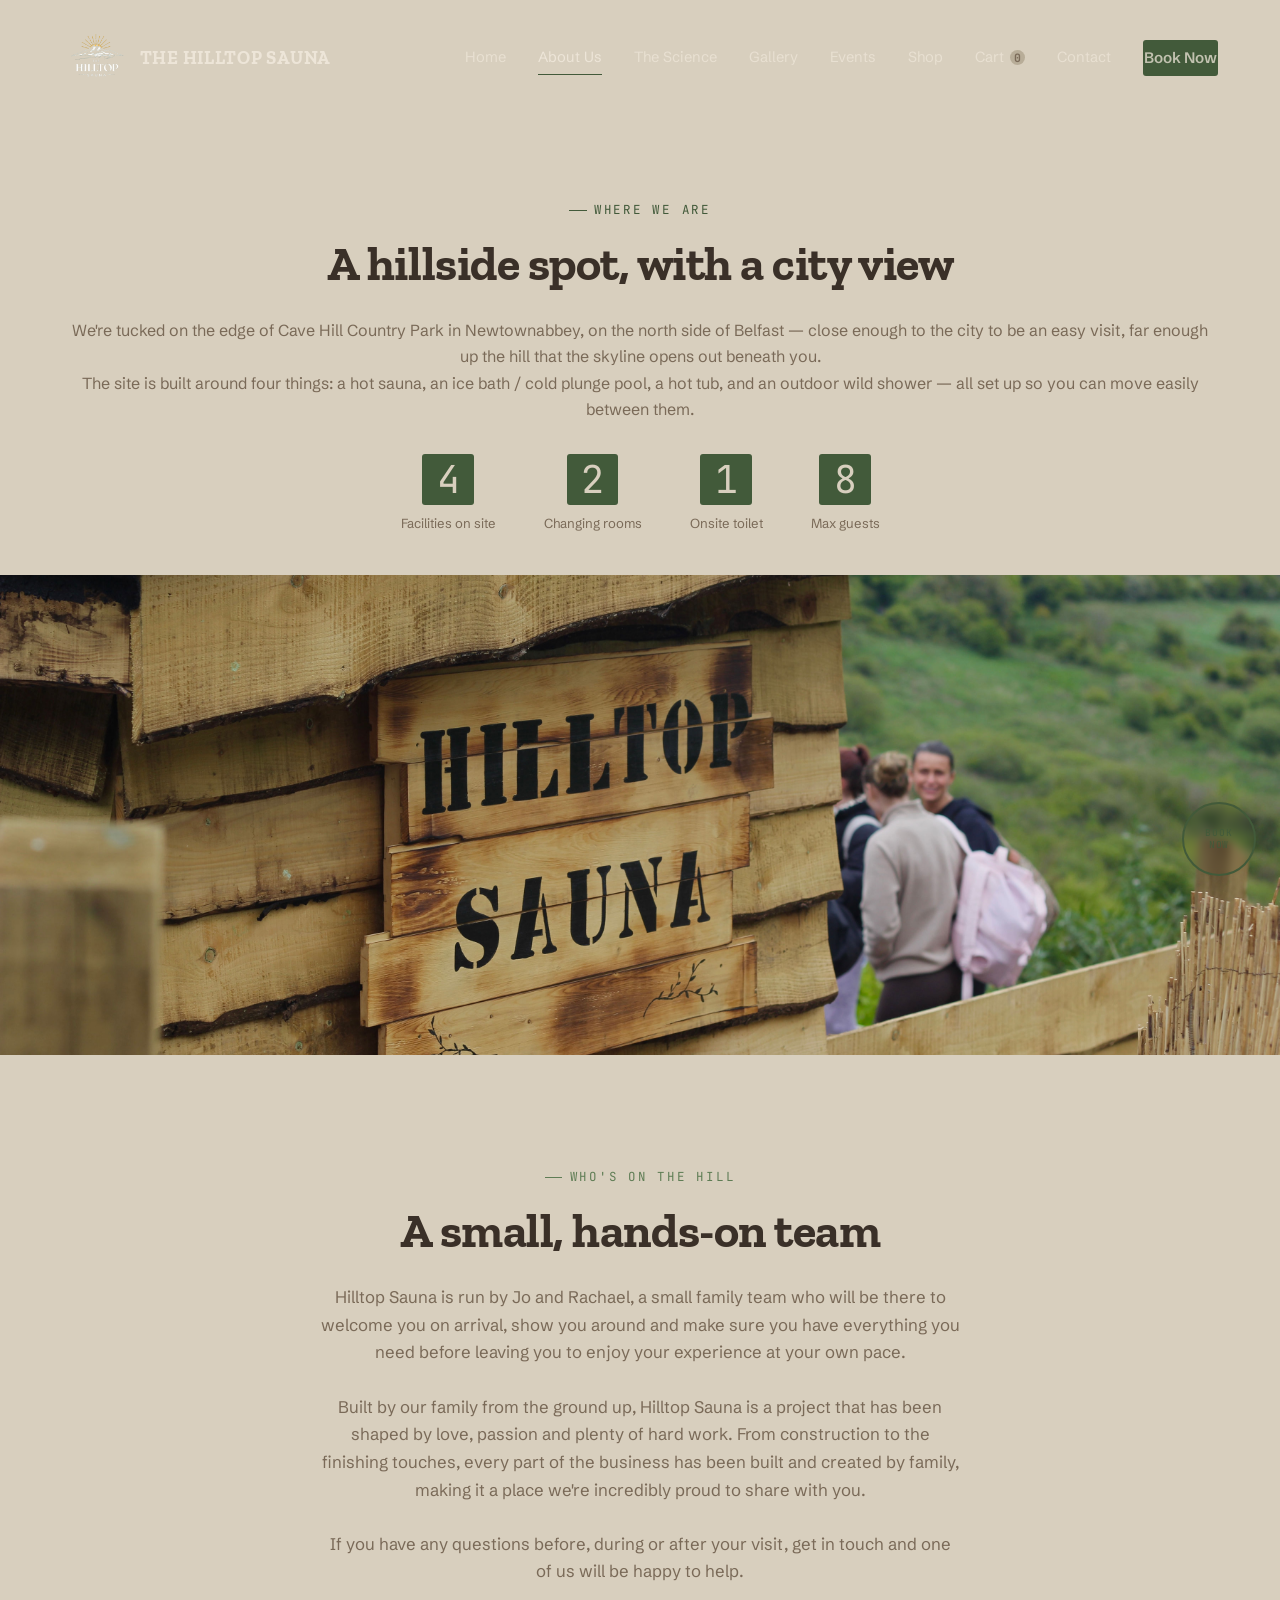
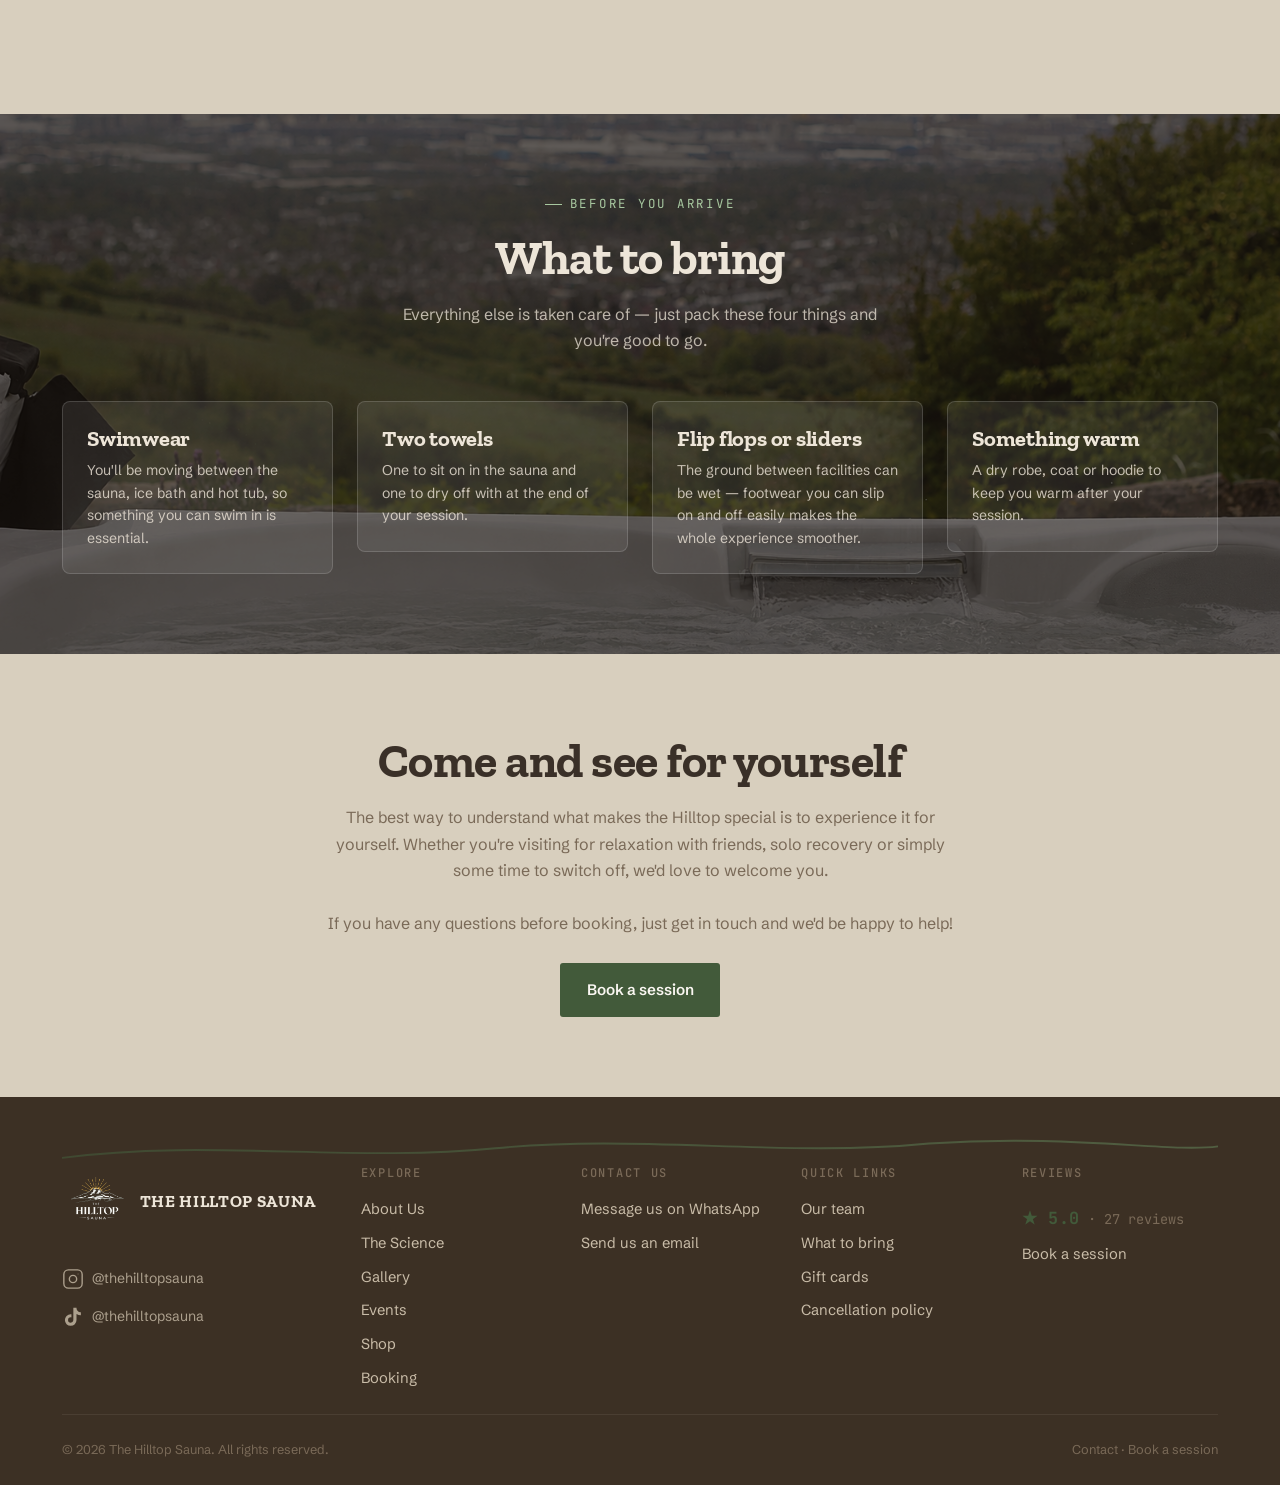
==== commit b8f36f8a: "Add multi-item cart and checkout page Replace the single-item "Buy now" PayPal buttons on the shop p" ====
--- a/about.html
+++ b/about.html
@@ -37,6 +37,7 @@
         <a href="gallery.html">Gallery</a>
         <a href="events.html">Events</a>
         <a href="shop.html">Shop</a>
+        <a href="cart.html" class="nav__cart-link">Cart<span class="nav__cart-count" data-cart-count>0</span></a>
         <a href="contact.html">Contact</a>
         <span class="nav__cta"><a href="booking.html" class="btn btn--primary">Book Now</a></span>
       </nav>
--- a/styles.css
+++ b/styles.css
@@ -2617,11 +2617,11 @@
 .product-card--featured { border-color: var(--ember); }
 
 .product-card__photo {
-  aspect-ratio: 4 / 3;
+  aspect-ratio: 10 / 7;
   width: 100%;
   object-fit: cover;
   display: block;
-  background: linear-gradient(160deg, var(--cedar) 0%, var(--moss) 100%);
+  background: #D8CFBE;
 }
 
 .product-card__photo-fallback {
@@ -2769,3 +2769,204 @@
   font-size: 0.9rem;
   color: var(--birch-dim);
 }
+
+/* ===================================================================
+   CART — nav badge, quantity stepper, checkout page
+   =================================================================== */
+
+.nav__cart-link {
+  display: inline-flex;
+  align-items: center;
+  gap: 0.4rem;
+}
+
+.nav__cart-count {
+  display: inline-flex;
+  align-items: center;
+  justify-content: center;
+  min-width: 1.3em;
+  height: 1.3em;
+  padding: 0 0.3em;
+  border-radius: 999px;
+  background: var(--ember);
+  color: #fff;
+  font-family: var(--font-mono);
+  font-size: 0.72rem;
+  font-weight: 700;
+  line-height: 1;
+}
+
+.nav__cart-count.is-empty {
+  background: var(--cedar-light);
+  color: var(--birch-dim);
+}
+
+.shop-cart-cta {
+  display: flex;
+  justify-content: center;
+  margin-top: var(--space-3);
+}
+
+.qty-stepper {
+  display: inline-flex;
+  align-items: center;
+  border: 1px solid var(--cedar-light);
+  border-radius: var(--radius);
+  overflow: hidden;
+  align-self: flex-start;
+}
+
+.qty-stepper__btn {
+  width: 2.4rem;
+  height: 2.4rem;
+  background: var(--char-2);
+  border: none;
+  font-size: 1.1rem;
+  color: var(--birch);
+  display: flex;
+  align-items: center;
+  justify-content: center;
+  transition: background 0.2s;
+}
+
+.qty-stepper__btn:hover { background: var(--cedar-light); }
+
+.qty-stepper__input {
+  width: 3.2rem;
+  height: 2.4rem;
+  border: none;
+  border-left: 1px solid var(--cedar-light);
+  border-right: 1px solid var(--cedar-light);
+  text-align: center;
+  font-family: var(--font-mono);
+  font-size: 0.95rem;
+  background: var(--char);
+  color: var(--birch);
+  -moz-appearance: textfield;
+}
+
+.qty-stepper__input::-webkit-outer-spin-button,
+.qty-stepper__input::-webkit-inner-spin-button {
+  -webkit-appearance: none;
+  margin: 0;
+}
+
+.qty-stepper--sm .qty-stepper__btn,
+.qty-stepper--sm .qty-stepper__input {
+  width: 2rem;
+  height: 2rem;
+  font-size: 0.9rem;
+}
+
+/* Cart page */
+.cart-list {
+  display: flex;
+  flex-direction: column;
+  gap: var(--space-2);
+  max-width: 760px;
+  margin: 0 auto;
+}
+
+.cart-row {
+  display: grid;
+  grid-template-columns: 1fr auto auto auto;
+  align-items: center;
+  gap: var(--space-3);
+  padding: var(--space-3);
+  background: var(--char-2);
+  border: 1px solid var(--cedar-light);
+  border-radius: var(--radius-lg);
+}
+
+.cart-row__info {
+  display: flex;
+  flex-direction: column;
+  gap: 0.15rem;
+}
+
+.cart-row__info strong {
+  color: var(--birch);
+  font-size: 1rem;
+}
+
+.cart-row__info span {
+  font-family: var(--font-mono);
+  font-size: 0.78rem;
+  color: var(--birch-dim);
+  text-transform: uppercase;
+  letter-spacing: 0.06em;
+}
+
+.cart-row__price {
+  font-family: var(--font-mono);
+  font-weight: 700;
+  color: var(--birch);
+  min-width: 4.5rem;
+  text-align: right;
+}
+
+.cart-row__remove {
+  width: 2rem;
+  height: 2rem;
+  display: flex;
+  align-items: center;
+  justify-content: center;
+  color: var(--birch-dim);
+  border-radius: 50%;
+  transition: background 0.2s, color 0.2s;
+}
+
+.cart-row__remove:hover {
+  background: rgba(58,48,40,0.08);
+  color: var(--ink);
+}
+
+.cart-row__remove svg { width: 16px; height: 16px; }
+
+.cart-empty {
+  max-width: 480px;
+  margin: 0 auto;
+  text-align: center;
+  padding: var(--space-5) var(--space-3);
+  color: var(--birch-dim);
+}
+
+.cart-summary {
+  max-width: 760px;
+  margin: var(--space-4) auto 0;
+  display: flex;
+  align-items: center;
+  justify-content: space-between;
+  gap: var(--space-3);
+  padding-top: var(--space-3);
+  border-top: 1px solid var(--cedar-light);
+}
+
+.cart-summary__total {
+  font-family: var(--font-mono);
+  font-size: 1.4rem;
+  font-weight: 700;
+  color: var(--birch);
+}
+
+.cart-summary__total span {
+  font-size: 0.85rem;
+  font-weight: 500;
+  color: var(--birch-dim);
+  margin-right: 0.5rem;
+  font-family: var(--font-body);
+}
+
+@media (max-width: 640px) {
+  .cart-row {
+    grid-template-columns: 1fr auto;
+    grid-template-areas:
+      "info remove"
+      "qty price";
+  }
+  .cart-row__info { grid-area: info; }
+  .cart-row__remove { grid-area: remove; justify-self: end; }
+  .qty-stepper { grid-area: qty; }
+  .cart-row__price { grid-area: price; text-align: right; }
+  .cart-summary { flex-direction: column; align-items: stretch; text-align: center; }
+}
